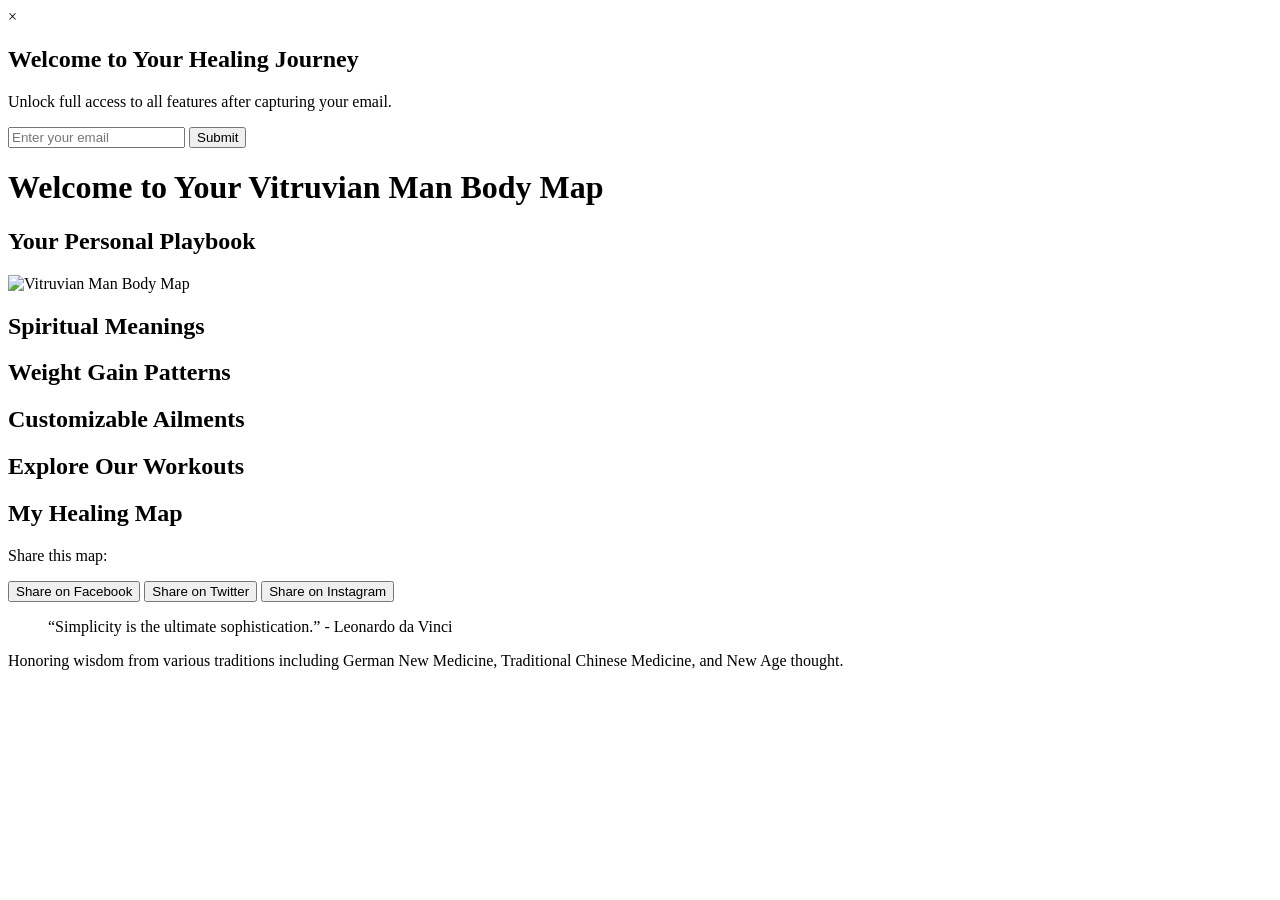
==== index.html @ 072c2a0d "Create vitruvian man body map application" ====
<!DOCTYPE html>
<html lang="en">
<head>
    <meta charset="UTF-8">
    <meta name="viewport" content="width=device-width, initial-scale=1.0">
    <title>Vitruvian Man Body Map</title>
    <link rel="stylesheet" href="styles.css">
</head>
<body>
    <div id="welcome-modal" class="modal">
        <div class="modal-content">
            <span class="close-btn">&times;</span>
            <h2>Welcome to Your Healing Journey</h2>
            <p>Unlock full access to all features after capturing your email.</p>
            <input type="email" id="email-capture" placeholder="Enter your email">
            <button id="submit-email">Submit</button>
        </div>
    </div>
    <header>
        <h1>Welcome to Your Vitruvian Man Body Map</h1>
        <div class="playbook-strip">
            <h2>Your Personal Playbook</h2>
            <!-- Persistent Playbook content here -->
        </div>
    </header>
    <main>
        <section id="body-map">
            <img src="vitruvian_man.png" alt="Vitruvian Man Body Map" class="body-map">
            <div class="body-zones">
                <!-- Clickable body zones will be here -->
            </div>
            <div class="chakra-system">
                <!-- Chakra system info will be here -->
            </div>
        </section>
        <section id="spiritual-meanings">
            <h2>Spiritual Meanings</h2>
            <!-- Spiritual meanings content here -->
        </section>
        <section id="weight-gain-patterns">
            <h2>Weight Gain Patterns</h2>
            <!-- Weight gain patterns content here -->
        </section>
        <section id="customizable-ailments">
            <h2>Customizable Ailments</h2>
            <!-- Customizable ailments content here -->
        </section>
        <section class="cta-cards">
            <h2>Explore Our Workouts</h2>
            <!-- CTA cards linking to workouts -->
        </section>
        <section id="my-healing-map">
            <h2>My Healing Map</h2>
            <!-- Saved personal state content here -->
        </section>
    </main>
    <footer>
        <p>Share this map:</p>
        <div class="share-buttons">
            <button>Share on Facebook</button>
            <button>Share on Twitter</button>
            <button>Share on Instagram</button>
        </div>
        <blockquote>
            <p>“Simplicity is the ultimate sophistication.” - Leonardo da Vinci</p>
        </blockquote>
        <p>Honoring wisdom from various traditions including German New Medicine, Traditional Chinese Medicine, and New Age thought.</p>
    </footer>
    <script src="script.js"></script>
</body>
</html>
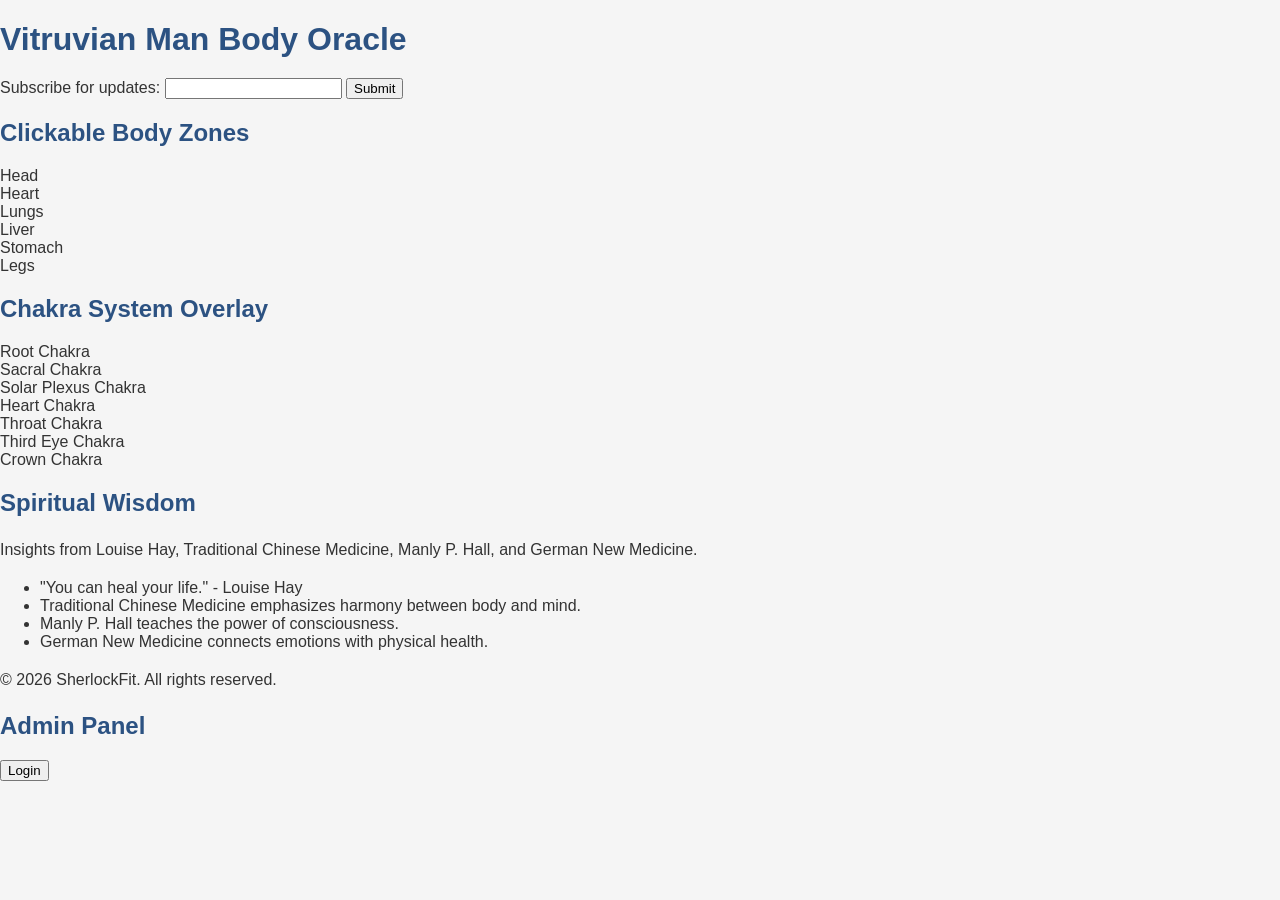
==== commit c87a01e3: "Updated index.html with comprehensive interactive Vitruvian Man Body Oracle" ====
--- a/index.html
+++ b/index.html
@@ -3,69 +3,61 @@
 <head>
     <meta charset="UTF-8">
     <meta name="viewport" content="width=device-width, initial-scale=1.0">
-    <title>Vitruvian Man Body Map</title>
+    <title>Vitruvian Man Body Oracle</title>
     <link rel="stylesheet" href="styles.css">
+    <script src="script.js" defer></script>
 </head>
 <body>
-    <div id="welcome-modal" class="modal">
-        <div class="modal-content">
-            <span class="close-btn">&times;</span>
-            <h2>Welcome to Your Healing Journey</h2>
-            <p>Unlock full access to all features after capturing your email.</p>
-            <input type="email" id="email-capture" placeholder="Enter your email">
-            <button id="submit-email">Submit</button>
-        </div>
-    </div>
     <header>
-        <h1>Welcome to Your Vitruvian Man Body Map</h1>
-        <div class="playbook-strip">
-            <h2>Your Personal Playbook</h2>
-            <!-- Persistent Playbook content here -->
-        </div>
+        <h1>Vitruvian Man Body Oracle</h1>
+        <form id="email-capture">
+            <label for="email">Subscribe for updates:</label>
+            <input type="email" id="email" name="email" required>
+            <button type="submit">Submit</button>
+        </form>
     </header>
+
     <main>
-        <section id="body-map">
-            <img src="vitruvian_man.png" alt="Vitruvian Man Body Map" class="body-map">
-            <div class="body-zones">
-                <!-- Clickable body zones will be here -->
-            </div>
-            <div class="chakra-system">
-                <!-- Chakra system info will be here -->
-            </div>
+        <section id="body-zones">
+            <h2>Clickable Body Zones</h2>
+            <div class="body-zone" data-zone="head">Head</div>
+            <div class="body-zone" data-zone="heart">Heart</div>
+            <div class="body-zone" data-zone="lungs">Lungs</div>
+            <div class="body-zone" data-zone="liver">Liver</div>
+            <div class="body-zone" data-zone="stomach">Stomach</div>
+            <div class="body-zone" data-zone="legs">Legs</div>
+            <!-- Add additional body zones here -->
         </section>
-        <section id="spiritual-meanings">
-            <h2>Spiritual Meanings</h2>
-            <!-- Spiritual meanings content here -->
+
+        <section id="chakra-system">
+            <h2>Chakra System Overlay</h2>
+            <div class="chakra" data-chakra="root">Root Chakra</div>
+            <div class="chakra" data-chakra="sacral">Sacral Chakra</div>
+            <div class="chakra" data-chakra="solar-plexus">Solar Plexus Chakra</div>
+            <div class="chakra" data-chakra="heart">Heart Chakra</div>
+            <div class="chakra" data-chakra="throat">Throat Chakra</div>
+            <div class="chakra" data-chakra="third-eye">Third Eye Chakra</div>
+            <div class="chakra" data-chakra="crown">Crown Chakra</div>
         </section>
-        <section id="weight-gain-patterns">
-            <h2>Weight Gain Patterns</h2>
-            <!-- Weight gain patterns content here -->
-        </section>
-        <section id="customizable-ailments">
-            <h2>Customizable Ailments</h2>
-            <!-- Customizable ailments content here -->
-        </section>
-        <section class="cta-cards">
-            <h2>Explore Our Workouts</h2>
-            <!-- CTA cards linking to workouts -->
-        </section>
-        <section id="my-healing-map">
-            <h2>My Healing Map</h2>
-            <!-- Saved personal state content here -->
+
+        <section id="spiritual-wisdom">
+            <h2>Spiritual Wisdom</h2>
+            <p>Insights from Louise Hay, Traditional Chinese Medicine, Manly P. Hall, and German New Medicine.</p>
+            <ul>
+                <li>"You can heal your life." - Louise Hay</li>
+                <li>Traditional Chinese Medicine emphasizes harmony between body and mind.</li>
+                <li>Manly P. Hall teaches the power of consciousness.</li>
+                <li>German New Medicine connects emotions with physical health.</li>
+            </ul>
         </section>
     </main>
+
     <footer>
-        <p>Share this map:</p>
-        <div class="share-buttons">
-            <button>Share on Facebook</button>
-            <button>Share on Twitter</button>
-            <button>Share on Instagram</button>
+        <p>&copy; 2026 SherlockFit. All rights reserved.</p>
+        <div id="admin-panel">
+            <h2>Admin Panel</h2>
+            <button>Login</button>
         </div>
-        <blockquote>
-            <p>“Simplicity is the ultimate sophistication.” - Leonardo da Vinci</p>
-        </blockquote>
-        <p>Honoring wisdom from various traditions including German New Medicine, Traditional Chinese Medicine, and New Age thought.</p>
     </footer>
-    <script src="script.js"></script>
 </body>
 </html>
--- a/styles.css
+++ b/styles.css
@@ -0,0 +1,101 @@
+.container {
+    display: flex;
+    flex-direction: column;
+    align-items: center;
+    justify-content: center;
+    padding: 20px;
+    max-width: 1200px;
+    margin: auto;
+}
+
+body {
+    font-family: Arial, sans-serif;
+    background-color: #f5f5f5;
+    color: #333;
+    margin: 0;
+}
+
+h1, h2, h3 {
+    color: #2C5282; /* Chakra Blue */
+    margin-bottom: 20px;
+}
+
+p {
+    line-height: 1.6;
+}
+
+/* Responsive Design */
+@media (max-width: 768px) {
+    .container {
+        padding: 10px;
+    }
+}
+
+/* Modal Styling */
+.modal {
+    display: none;
+    position: fixed;
+    z-index: 1000;
+    left: 0;
+    top: 0;
+    width: 100%;
+    height: 100%;
+    overflow: auto;
+    background-color: rgba(0,0,0,0.8);
+}
+
+.modal-content {
+    background-color: #ffffff;
+    margin: 15% auto;
+    padding: 20px;
+    border: 1px solid #ccc;
+    width: 80%;
+}
+
+.close {
+    color: #aaa;
+    float: right;
+    font-size: 28px;
+    font-weight: bold;
+}
+
+.close:hover, .close:focus {
+    color: black;
+    text-decoration: none;
+    cursor: pointer;
+}
+
+/* Interactive Elements */
+.button {
+    background-color: #3182CE; /* Chakra Blue */
+    color: white;
+    padding: 10px 20px;
+    border: none;
+    border-radius: 5px;
+    cursor: pointer;
+    transition: background-color 0.3s;
+}
+
+.button:hover {
+    background-color: #2B6CB0; /* Darker Blue */
+}
+
+/* Body Map Dashboard */
+.body-map {
+    position: relative;
+    width: 100%;
+    height: 400px;
+    background-image: url('path/to/body-map-image.png'); /* Placeholder image path */
+    background-size: cover;
+    background-position: center;
+}
+
+.body-part {
+    position: absolute;
+    cursor: pointer;
+    transition: transform 0.2s;
+}
+
+.body-part:hover {
+    transform: scale(1.05);
+}
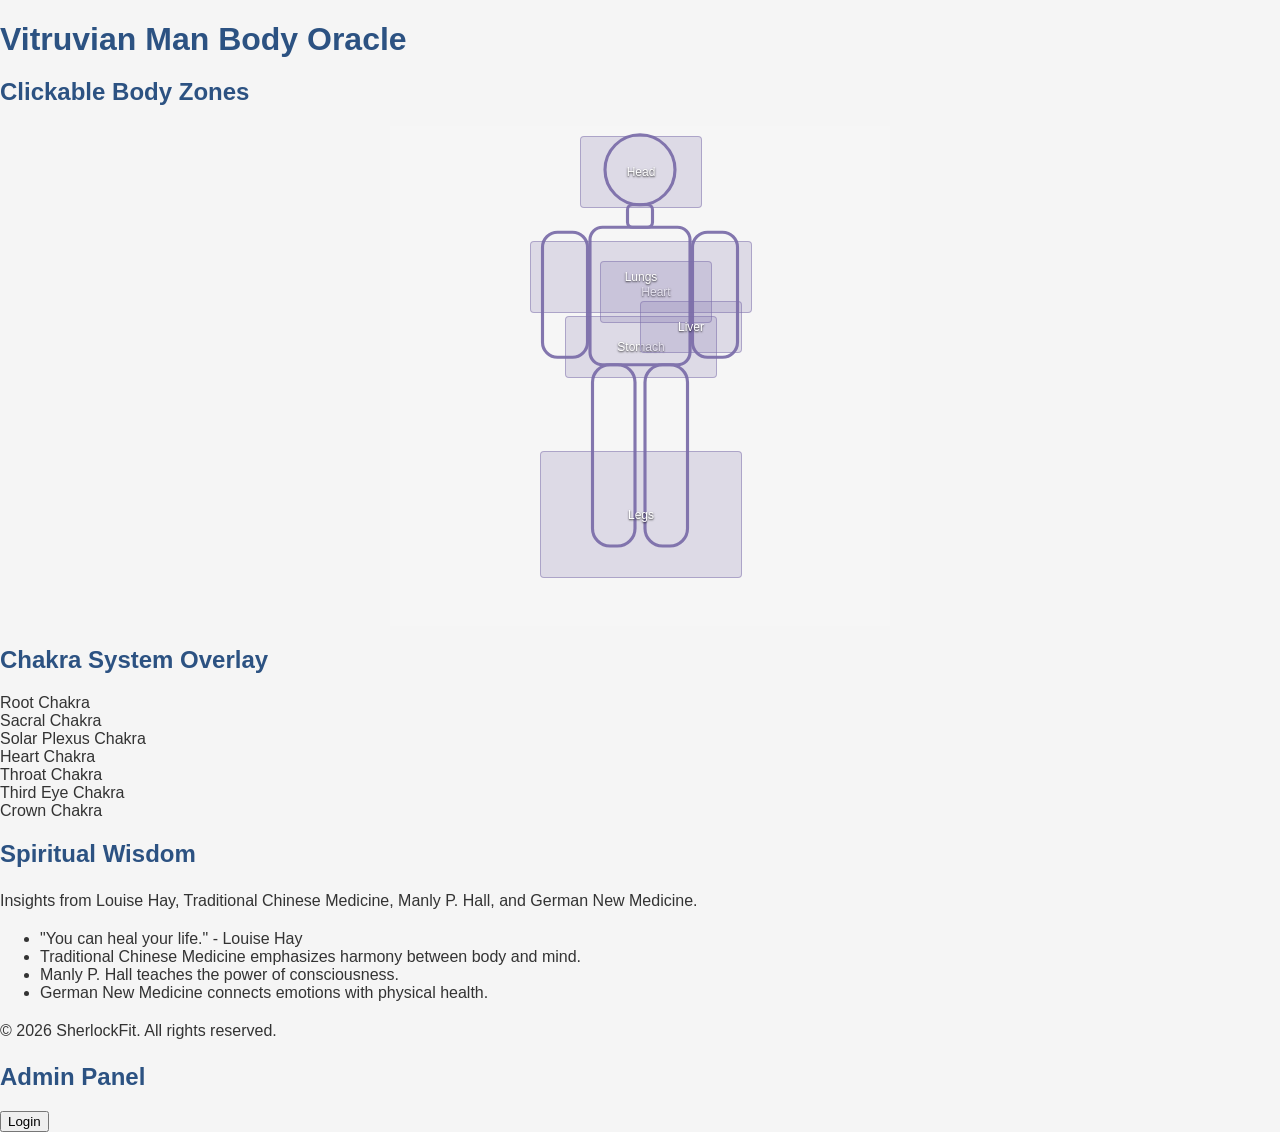
==== commit 015f3e00: "Remove Mailchimp email capture, add Vitruvian Man image support and README Agent-Logs-Url: https://g" ====
--- a/index.html
+++ b/index.html
@@ -10,23 +10,39 @@
 <body>
     <header>
         <h1>Vitruvian Man Body Oracle</h1>
-        <form id="email-capture">
-            <label for="email">Subscribe for updates:</label>
-            <input type="email" id="email" name="email" required>
-            <button type="submit">Submit</button>
-        </form>
     </header>
 
     <main>
         <section id="body-zones">
             <h2>Clickable Body Zones</h2>
-            <div class="body-zone" data-zone="head">Head</div>
-            <div class="body-zone" data-zone="heart">Heart</div>
-            <div class="body-zone" data-zone="lungs">Lungs</div>
-            <div class="body-zone" data-zone="liver">Liver</div>
-            <div class="body-zone" data-zone="stomach">Stomach</div>
-            <div class="body-zone" data-zone="legs">Legs</div>
-            <!-- Add additional body zones here -->
+            <div class="body-map">
+                <img src="vitruvian-man.png" alt="Vitruvian Man" class="vitruvian-img" id="vitruvian-img">
+                <svg class="body-fallback" viewBox="0 0 200 400" xmlns="http://www.w3.org/2000/svg"
+                     aria-label="Human body silhouette" style="display:none;">
+                    <!-- Head -->
+                    <circle cx="100" cy="35" r="28" fill="none" stroke="#7c6faa" stroke-width="2.5"/>
+                    <!-- Neck -->
+                    <rect x="90" y="63" width="20" height="18" rx="4" fill="none" stroke="#7c6faa" stroke-width="2.5"/>
+                    <!-- Torso -->
+                    <rect x="60" y="81" width="80" height="110" rx="10" fill="none" stroke="#7c6faa" stroke-width="2.5"/>
+                    <!-- Left arm -->
+                    <rect x="22" y="85" width="36" height="100" rx="12" fill="none" stroke="#7c6faa" stroke-width="2.5"/>
+                    <!-- Right arm -->
+                    <rect x="142" y="85" width="36" height="100" rx="12" fill="none" stroke="#7c6faa" stroke-width="2.5"/>
+                    <!-- Left leg -->
+                    <rect x="62" y="191" width="34" height="145" rx="14" fill="none" stroke="#7c6faa" stroke-width="2.5"/>
+                    <!-- Right leg -->
+                    <rect x="104" y="191" width="34" height="145" rx="14" fill="none" stroke="#7c6faa" stroke-width="2.5"/>
+                </svg>
+                <div class="body-map-overlay">
+                    <div class="body-zone" data-zone="head" style="top:2%;left:38%;width:24%;height:14%;">Head</div>
+                    <div class="body-zone" data-zone="heart" style="top:27%;left:42%;width:22%;height:12%;">Heart</div>
+                    <div class="body-zone" data-zone="lungs" style="top:23%;left:28%;width:44%;height:14%;">Lungs</div>
+                    <div class="body-zone" data-zone="stomach" style="top:38%;left:35%;width:30%;height:12%;">Stomach</div>
+                    <div class="body-zone" data-zone="liver" style="top:35%;left:50%;width:20%;height:10%;">Liver</div>
+                    <div class="body-zone" data-zone="legs" style="top:65%;left:30%;width:40%;height:25%;">Legs</div>
+                </div>
+            </div>
         </section>
 
         <section id="chakra-system">
--- a/styles.css
+++ b/styles.css
@@ -84,18 +84,58 @@
 .body-map {
     position: relative;
     width: 100%;
-    height: 400px;
-    background-image: url('path/to/body-map-image.png'); /* Placeholder image path */
-    background-size: cover;
+    max-width: 500px;
+    margin: 0 auto;
+    background-image: url('vitruvian-man.png');
+    background-size: contain;
+    background-repeat: no-repeat;
     background-position: center;
+    min-height: 500px;
+    display: flex;
+    align-items: stretch;
 }
 
-.body-part {
+.vitruvian-img {
+    width: 100%;
+    height: auto;
+    display: block;
+    max-height: 500px;
+    object-fit: contain;
+}
+
+.body-fallback {
+    display: flex;
+    width: 100%;
+    max-height: 500px;
+    align-items: center;
+    justify-content: center;
+}
+
+.body-map-overlay {
+    position: absolute;
+    top: 0;
+    left: 0;
+    width: 100%;
+    height: 100%;
+    background: rgba(255, 255, 255, 0.05);
+}
+.body-zone {
     position: absolute;
     cursor: pointer;
-    transition: transform 0.2s;
+    background: rgba(124, 111, 170, 0.2);
+    border: 1px solid rgba(124, 111, 170, 0.5);
+    border-radius: 4px;
+    display: flex;
+    align-items: center;
+    justify-content: center;
+    font-size: 0.75rem;
+    color: #fff;
+    text-shadow: 0 1px 2px rgba(0,0,0,0.8);
+    transition: background 0.2s;
 }
 
-.body-part:hover {
-    transform: scale(1.05);
-}+.body-zone:hover,
+.body-zone.active {
+    background: rgba(124, 111, 170, 0.5);
+    border-color: #7c6faa;
+}
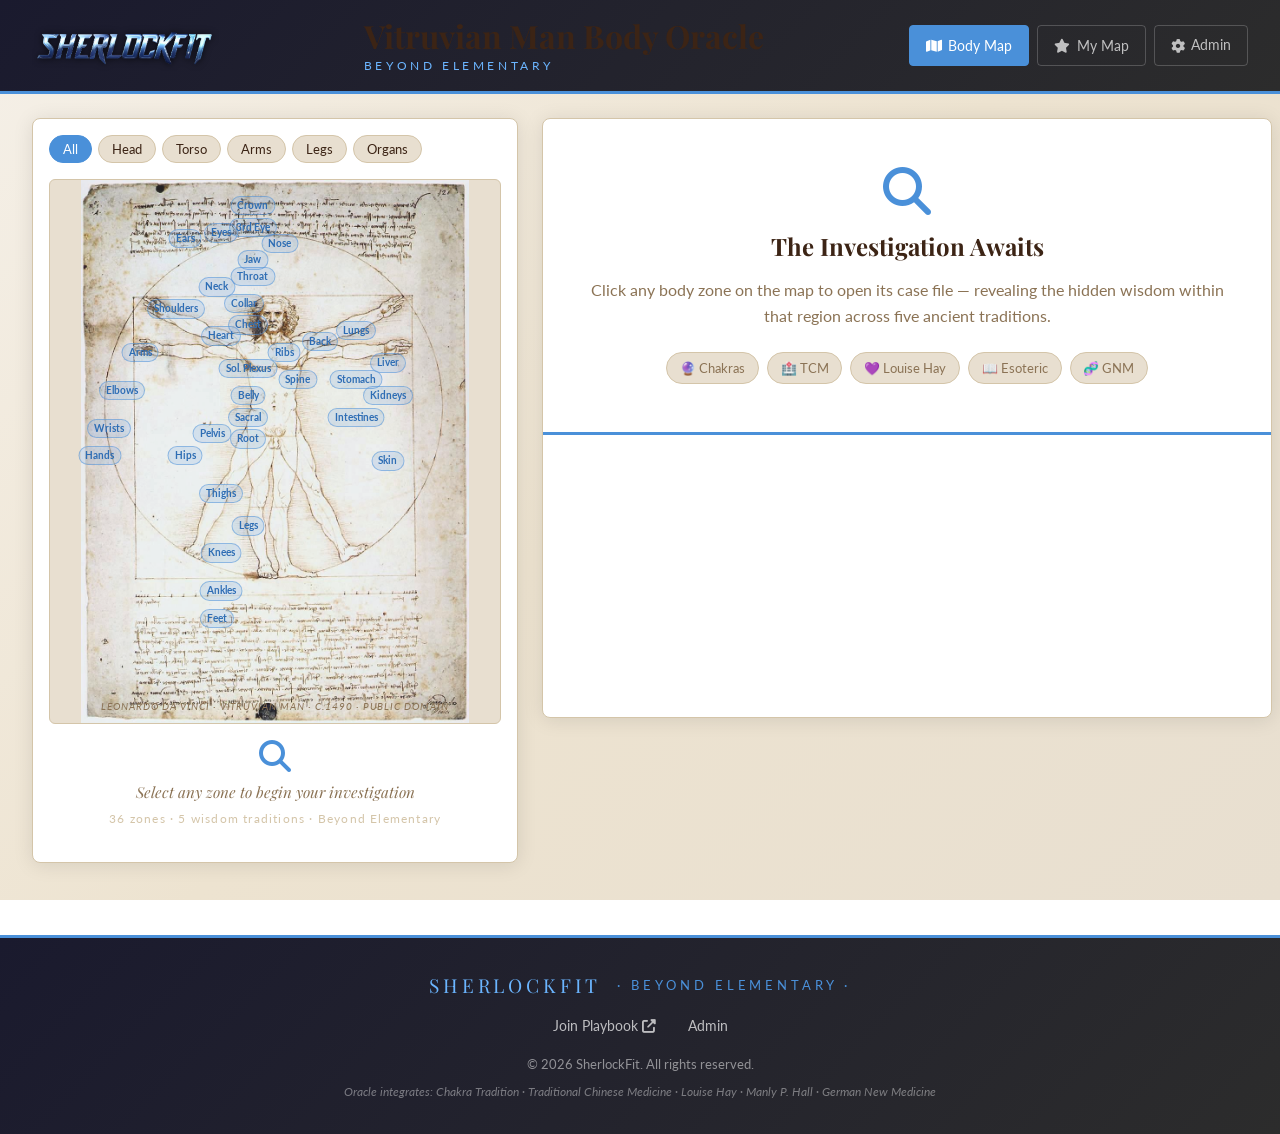
==== commit 3fcd8698: "Complete SherlockFit Body Oracle rewrite: body-data.js (36 zones), index.html, styles.css Agent-Logs" ====
--- a/index.html
+++ b/index.html
@@ -1,79 +1,324 @@
 <!DOCTYPE html>
 <html lang="en">
 <head>
-    <meta charset="UTF-8">
-    <meta name="viewport" content="width=device-width, initial-scale=1.0">
-    <title>Vitruvian Man Body Oracle</title>
-    <link rel="stylesheet" href="styles.css">
-    <script src="script.js" defer></script>
+  <meta charset="UTF-8">
+  <meta name="viewport" content="width=device-width, initial-scale=1.0">
+  <meta name="description" content="Vitruvian Man Body Oracle by SherlockFit — Investigate your body's hidden wisdom through chakras, TCM, Louise Hay, Manly P. Hall, and German New Medicine.">
+  <title>Vitruvian Man Body Oracle | SherlockFit — Beyond Elementary</title>
+  <link rel="preconnect" href="https://fonts.googleapis.com">
+  <link rel="preconnect" href="https://fonts.gstatic.com" crossorigin>
+  <link href="https://fonts.googleapis.com/css2?family=Playfair+Display:ital,wght@0,400;0,600;0,700;1,400;1,600&family=Lato:wght@300;400;700&display=swap" rel="stylesheet">
+  <link rel="stylesheet" href="https://cdnjs.cloudflare.com/ajax/libs/font-awesome/6.5.0/css/all.min.css">
+  <link rel="stylesheet" href="styles.css">
 </head>
 <body>
-    <header>
+  <!-- HEADER -->
+  <header class="site-header">
+    <div class="header-inner">
+      <div class="logo-area">
+        <img src="sherlockfit-logo.png" alt="SherlockFit" class="site-logo" onerror="this.style.display='none'; document.getElementById('logo-text').style.display='block'">
+        <span id="logo-text" class="logo-text-fallback" style="display:none">SHERLOCKFIT</span>
+      </div>
+      <div class="header-title">
         <h1>Vitruvian Man Body Oracle</h1>
-    </header>
+        <p class="tagline">BEYOND ELEMENTARY</p>
+      </div>
+      <nav class="header-nav">
+        <button class="nav-btn active" data-view="oracle"><i class="fas fa-map"></i> Body Map</button>
+        <button class="nav-btn" data-view="mymap"><i class="fas fa-star"></i> My Map</button>
+        <a href="admin.html" class="nav-btn"><i class="fas fa-cog"></i> Admin</a>
+      </nav>
+    </div>
+  </header>
 
-    <main>
-        <section id="body-zones">
-            <h2>Clickable Body Zones</h2>
-            <div class="body-map">
-                <img src="vitruvian-man.png" alt="Vitruvian Man" class="vitruvian-img" id="vitruvian-img">
-                <svg class="body-fallback" viewBox="0 0 200 400" xmlns="http://www.w3.org/2000/svg"
-                     aria-label="Human body silhouette" style="display:none;">
-                    <!-- Head -->
-                    <circle cx="100" cy="35" r="28" fill="none" stroke="#7c6faa" stroke-width="2.5"/>
-                    <!-- Neck -->
-                    <rect x="90" y="63" width="20" height="18" rx="4" fill="none" stroke="#7c6faa" stroke-width="2.5"/>
-                    <!-- Torso -->
-                    <rect x="60" y="81" width="80" height="110" rx="10" fill="none" stroke="#7c6faa" stroke-width="2.5"/>
-                    <!-- Left arm -->
-                    <rect x="22" y="85" width="36" height="100" rx="12" fill="none" stroke="#7c6faa" stroke-width="2.5"/>
-                    <!-- Right arm -->
-                    <rect x="142" y="85" width="36" height="100" rx="12" fill="none" stroke="#7c6faa" stroke-width="2.5"/>
-                    <!-- Left leg -->
-                    <rect x="62" y="191" width="34" height="145" rx="14" fill="none" stroke="#7c6faa" stroke-width="2.5"/>
-                    <!-- Right leg -->
-                    <rect x="104" y="191" width="34" height="145" rx="14" fill="none" stroke="#7c6faa" stroke-width="2.5"/>
-                </svg>
-                <div class="body-map-overlay">
-                    <div class="body-zone" data-zone="head" style="top:2%;left:38%;width:24%;height:14%;">Head</div>
-                    <div class="body-zone" data-zone="heart" style="top:27%;left:42%;width:22%;height:12%;">Heart</div>
-                    <div class="body-zone" data-zone="lungs" style="top:23%;left:28%;width:44%;height:14%;">Lungs</div>
-                    <div class="body-zone" data-zone="stomach" style="top:38%;left:35%;width:30%;height:12%;">Stomach</div>
-                    <div class="body-zone" data-zone="liver" style="top:35%;left:50%;width:20%;height:10%;">Liver</div>
-                    <div class="body-zone" data-zone="legs" style="top:65%;left:30%;width:40%;height:25%;">Legs</div>
-                </div>
+  <!-- MAIN CONTENT -->
+  <main class="oracle-main">
+    
+    <!-- BODY MAP VIEW -->
+    <div id="view-oracle" class="view active">
+      <div class="oracle-layout">
+        
+        <!-- LEFT: Body Map -->
+        <aside class="body-map-panel">
+          <div class="region-tabs">
+            <button class="region-tab active" data-region="all">All</button>
+            <button class="region-tab" data-region="head">Head</button>
+            <button class="region-tab" data-region="torso">Torso</button>
+            <button class="region-tab" data-region="arms">Arms</button>
+            <button class="region-tab" data-region="legs">Legs</button>
+            <button class="region-tab" data-region="organs">Organs</button>
+          </div>
+          
+          <div class="body-map-container" id="bodyMapContainer">
+            <img src="vitruvian-man.png" alt="Vitruvian Man — Leonardo da Vinci, c.1490" class="vitruvian-img" id="vitruvianImg">
+            
+            <!-- ZONE HOTSPOTS - positioned as percentages relative to the container -->
+            <!-- HEAD REGION -->
+            <button class="body-zone" data-zone="crown" data-region="head" style="top:3%;left:45%;" title="Crown">Crown</button>
+            <button class="body-zone" data-zone="eyes" data-region="head" style="top:8%;left:38%;" title="Eyes">Eyes</button>
+            <button class="body-zone" data-zone="thirdEye" data-region="head" style="top:7%;left:45%;" title="Third Eye">3rd Eye</button>
+            <button class="body-zone" data-zone="ears" data-region="head" style="top:9%;left:30%;" title="Ears">Ears</button>
+            <button class="body-zone" data-zone="nose" data-region="head" style="top:10%;left:51%;" title="Nose">Nose</button>
+            <button class="body-zone" data-zone="jaw" data-region="head" style="top:13%;left:45%;" title="Jaw">Jaw</button>
+            <button class="body-zone" data-zone="throat" data-region="head" style="top:16%;left:45%;" title="Throat">Throat</button>
+            <button class="body-zone" data-zone="neck" data-region="head" style="top:18%;left:37%;" title="Neck">Neck</button>
+            
+            <!-- TORSO REGION -->
+            <button class="body-zone" data-zone="shoulders" data-region="torso" style="top:22%;left:28%;" title="Shoulders">Shoulders</button>
+            <button class="body-zone" data-zone="collarbone" data-region="torso" style="top:21%;left:43%;" title="Collarbone">Collar</button>
+            <button class="body-zone" data-zone="chest" data-region="torso" style="top:25%;left:44%;" title="Chest">Chest</button>
+            <button class="body-zone" data-zone="heart" data-region="torso" style="top:27%;left:38%;" title="Heart">Heart</button>
+            <button class="body-zone" data-zone="ribcage" data-region="torso" style="top:30%;left:52%;" title="Ribcage">Ribs</button>
+            <button class="body-zone" data-zone="solarPlexus" data-region="torso" style="top:33%;left:44%;" title="Solar Plexus">Sol. Plexus</button>
+            <button class="body-zone" data-zone="back" data-region="torso" style="top:28%;left:60%;" title="Back">Back</button>
+            <button class="body-zone" data-zone="spine" data-region="torso" style="top:35%;left:55%;" title="Spine">Spine</button>
+            <button class="body-zone" data-zone="belly" data-region="torso" style="top:38%;left:44%;" title="Belly">Belly</button>
+            <button class="body-zone" data-zone="sacral" data-region="torso" style="top:42%;left:44%;" title="Sacral">Sacral</button>
+            <button class="body-zone" data-zone="pelvis" data-region="torso" style="top:45%;left:36%;" title="Pelvis">Pelvis</button>
+            
+            <!-- ARMS REGION -->
+            <button class="body-zone" data-zone="arms" data-region="arms" style="top:30%;left:20%;" title="Arms">Arms</button>
+            <button class="body-zone" data-zone="elbows" data-region="arms" style="top:37%;left:16%;" title="Elbows">Elbows</button>
+            <button class="body-zone" data-zone="wrists" data-region="arms" style="top:44%;left:13%;" title="Wrists">Wrists</button>
+            <button class="body-zone" data-zone="hands" data-region="arms" style="top:49%;left:11%;" title="Hands">Hands</button>
+            
+            <!-- LEGS REGION -->
+            <button class="body-zone" data-zone="root" data-region="legs" style="top:46%;left:44%;" title="Root">Root</button>
+            <button class="body-zone" data-zone="hips" data-region="legs" style="top:49%;left:30%;" title="Hips">Hips</button>
+            <button class="body-zone" data-zone="thighs" data-region="legs" style="top:56%;left:38%;" title="Thighs">Thighs</button>
+            <button class="body-zone" data-zone="legs" data-region="legs" style="top:62%;left:44%;" title="Legs">Legs</button>
+            <button class="body-zone" data-zone="knees" data-region="legs" style="top:67%;left:38%;" title="Knees">Knees</button>
+            <button class="body-zone" data-zone="ankles" data-region="legs" style="top:74%;left:38%;" title="Ankles">Ankles</button>
+            <button class="body-zone" data-zone="feet" data-region="legs" style="top:79%;left:37%;" title="Feet">Feet</button>
+            
+            <!-- ORGANS -->
+            <button class="body-zone" data-zone="lungs" data-region="organs" style="top:26%;left:68%;" title="Lungs">Lungs</button>
+            <button class="body-zone" data-zone="stomach" data-region="organs" style="top:35%;left:68%;" title="Stomach">Stomach</button>
+            <button class="body-zone" data-zone="liver" data-region="organs" style="top:32%;left:75%;" title="Liver">Liver</button>
+            <button class="body-zone" data-zone="kidneys" data-region="organs" style="top:38%;left:75%;" title="Kidneys">Kidneys</button>
+            <button class="body-zone" data-zone="intestines" data-region="organs" style="top:42%;left:68%;" title="Intestines">Intestines</button>
+            <button class="body-zone" data-zone="skin" data-region="organs" style="top:50%;left:75%;" title="Skin">Skin</button>
+            
+            <div class="vitruvian-caption">LEONARDO DA VINCI · VITRUVIAN MAN · C.1490 · PUBLIC DOMAIN</div>
+          </div>
+          
+          <div class="map-prompt" id="mapPrompt">
+            <i class="fas fa-search"></i>
+            <p>Select any zone to begin your investigation</p>
+            <span class="map-prompt-sub">36 zones · 5 wisdom traditions · Beyond Elementary</span>
+          </div>
+        </aside>
+        
+        <!-- RIGHT: Case File Panel -->
+        <section class="case-file-panel" id="caseFilePanel">
+          <div class="case-file-header" id="caseFileHeader">
+            <div class="case-file-placeholder">
+              <div class="placeholder-icon"><i class="fas fa-magnifying-glass"></i></div>
+              <h2>The Investigation Awaits</h2>
+              <p>Click any body zone on the map to open its case file — revealing the hidden wisdom within that region across five ancient traditions.</p>
+              <div class="wisdom-traditions">
+                <span>🔮 Chakras</span>
+                <span>🏥 TCM</span>
+                <span>💜 Louise Hay</span>
+                <span>📖 Esoteric</span>
+                <span>🧬 GNM</span>
+              </div>
             </div>
+          </div>
+          
+          <div class="case-file-content" id="caseFileContent" style="display:none">
+            <div class="zone-title-bar">
+              <div class="zone-chakra-dot" id="zoneDot"></div>
+              <h2 id="zoneTitle">Zone Name</h2>
+              <div class="zone-actions">
+                <button class="btn-sm btn-secondary" id="addNoteBtn"><i class="fas fa-plus"></i> Case Note</button>
+                <button class="btn-sm btn-secondary" id="shareBtn"><i class="fas fa-share-alt"></i> Share</button>
+              </div>
+            </div>
+            <p class="zone-anatomy" id="zoneAnatomy"></p>
+            
+            <!-- ACCORDION SECTIONS -->
+            <div class="accordion" id="mainAccordion">
+              
+              <div class="accordion-item">
+                <button class="accordion-header" data-section="spiritual">
+                  <span class="acc-icon">🔮</span>
+                  <span class="acc-title">The Investigation — Spiritual Meaning</span>
+                  <i class="fas fa-chevron-down acc-arrow"></i>
+                </button>
+                <div class="accordion-body" id="section-spiritual"></div>
+              </div>
+              
+              <div class="accordion-item">
+                <button class="accordion-header" data-section="chakra">
+                  <span class="acc-icon">🕉️</span>
+                  <span class="acc-title">Chakra Dossier</span>
+                  <i class="fas fa-chevron-down acc-arrow"></i>
+                </button>
+                <div class="accordion-body" id="section-chakra"></div>
+              </div>
+              
+              <div class="accordion-item">
+                <button class="accordion-header" data-section="tcm">
+                  <span class="acc-icon">🏥</span>
+                  <span class="acc-title">Chinese Medicine Report</span>
+                  <i class="fas fa-chevron-down acc-arrow"></i>
+                </button>
+                <div class="accordion-body" id="section-tcm"></div>
+              </div>
+              
+              <div class="accordion-item">
+                <button class="accordion-header" data-section="louiseHay">
+                  <span class="acc-icon">💜</span>
+                  <span class="acc-title">Louise Hay's Evidence</span>
+                  <i class="fas fa-chevron-down acc-arrow"></i>
+                </button>
+                <div class="accordion-body" id="section-louiseHay"></div>
+              </div>
+              
+              <div class="accordion-item">
+                <button class="accordion-header" data-section="manlyPHall">
+                  <span class="acc-icon">📖</span>
+                  <span class="acc-title">Hall's Secret Archives</span>
+                  <i class="fas fa-chevron-down acc-arrow"></i>
+                </button>
+                <div class="accordion-body" id="section-manlyPHall"></div>
+              </div>
+              
+              <div class="accordion-item">
+                <button class="accordion-header" data-section="gnm">
+                  <span class="acc-icon">🧬</span>
+                  <span class="acc-title">Biological Program — GNM</span>
+                  <i class="fas fa-chevron-down acc-arrow"></i>
+                </button>
+                <div class="accordion-body" id="section-gnm"></div>
+              </div>
+              
+              <div class="accordion-item">
+                <button class="accordion-header" data-section="patterns">
+                  <span class="acc-icon">⚖️</span>
+                  <span class="acc-title">Body Pattern Analysis</span>
+                  <i class="fas fa-chevron-down acc-arrow"></i>
+                </button>
+                <div class="accordion-body" id="section-patterns"></div>
+              </div>
+              
+              <div class="accordion-item">
+                <button class="accordion-header" data-section="ailments">
+                  <span class="acc-icon">🩺</span>
+                  <span class="acc-title">Known Ailments</span>
+                  <i class="fas fa-chevron-down acc-arrow"></i>
+                </button>
+                <div class="accordion-body" id="section-ailments"></div>
+              </div>
+              
+              <div class="accordion-item">
+                <button class="accordion-header" data-section="playbook">
+                  <span class="acc-icon">💪</span>
+                  <span class="acc-title">SherlockFit Prescription</span>
+                  <i class="fas fa-chevron-down acc-arrow"></i>
+                </button>
+                <div class="accordion-body" id="section-playbook"></div>
+              </div>
+              
+              <div class="accordion-item" id="personalNotesSection" style="display:none">
+                <button class="accordion-header" data-section="notes">
+                  <span class="acc-icon">📝</span>
+                  <span class="acc-title">My Case Notes</span>
+                  <i class="fas fa-chevron-down acc-arrow"></i>
+                </button>
+                <div class="accordion-body" id="section-notes"></div>
+              </div>
+              
+            </div><!-- end accordion -->
+            
+            <!-- Share buttons -->
+            <div class="share-bar">
+              <span class="share-label">Share this investigation:</span>
+              <button class="share-btn share-twitter" id="shareTwitter"><i class="fab fa-x-twitter"></i> Share</button>
+              <button class="share-btn share-facebook" id="shareFacebook"><i class="fab fa-facebook-f"></i> Share</button>
+              <button class="share-btn share-copy" id="shareCopy"><i class="fas fa-link"></i> Copy Link</button>
+            </div>
+            
+          </div><!-- end case-file-content -->
         </section>
+        
+      </div><!-- end oracle-layout -->
+    </div><!-- end view-oracle -->
+    
+    <!-- MY MAP VIEW -->
+    <div id="view-mymap" class="view">
+      <div class="mymap-container">
+        <h2 class="section-heading"><i class="fas fa-star"></i> Personal Healing Map</h2>
+        <p class="section-subtext">Track your investigation progress across all 36 body zones.</p>
+        
+        <div class="progress-bar-container">
+          <div class="progress-bar-label">
+            <span>Zones Investigated:</span>
+            <span id="progressCount">0 of 36</span>
+          </div>
+          <div class="progress-track">
+            <div class="progress-fill" id="progressFill" style="width:0%"></div>
+          </div>
+        </div>
+        
+        <div class="zone-grid" id="zoneGrid"></div>
+        
+        <div class="map-actions">
+          <button class="btn btn-primary" id="exportMapBtn"><i class="fas fa-download"></i> Export My Map</button>
+          <button class="btn btn-secondary" id="importMapBtn"><i class="fas fa-upload"></i> Import Map</button>
+          <button class="btn btn-danger" id="clearMapBtn"><i class="fas fa-trash"></i> Clear All Notes</button>
+        </div>
+        <input type="file" id="importFileInput" accept=".json" style="display:none">
+      </div>
+    </div>
+    
+  </main>
 
-        <section id="chakra-system">
-            <h2>Chakra System Overlay</h2>
-            <div class="chakra" data-chakra="root">Root Chakra</div>
-            <div class="chakra" data-chakra="sacral">Sacral Chakra</div>
-            <div class="chakra" data-chakra="solar-plexus">Solar Plexus Chakra</div>
-            <div class="chakra" data-chakra="heart">Heart Chakra</div>
-            <div class="chakra" data-chakra="throat">Throat Chakra</div>
-            <div class="chakra" data-chakra="third-eye">Third Eye Chakra</div>
-            <div class="chakra" data-chakra="crown">Crown Chakra</div>
-        </section>
+  <!-- ADD CASE NOTE MODAL -->
+  <div class="modal-overlay" id="caseNoteModal">
+    <div class="modal-box">
+      <div class="modal-header">
+        <h3><i class="fas fa-plus-circle"></i> Add Case Note</h3>
+        <button class="modal-close" id="modalClose"><i class="fas fa-times"></i></button>
+      </div>
+      <div class="modal-body">
+        <label>Body Zone:</label>
+        <select id="noteZoneSelect" class="modal-input"></select>
+        <label>Note Type:</label>
+        <select id="noteTypeSelect" class="modal-input">
+          <option value="ailment">Ailment / Injury</option>
+          <option value="observation">Personal Observation</option>
+          <option value="healing">Healing Progress</option>
+          <option value="affirmation">Personal Affirmation</option>
+        </select>
+        <label>Your Note:</label>
+        <textarea id="noteText" class="modal-input" rows="4" placeholder="Describe your experience, symptom, or insight..."></textarea>
+        <div class="modal-actions">
+          <button class="btn btn-primary" id="saveNoteBtn">Save to Case File</button>
+          <button class="btn btn-secondary" id="cancelNoteBtn">Cancel</button>
+        </div>
+      </div>
+    </div>
+  </div>
 
-        <section id="spiritual-wisdom">
-            <h2>Spiritual Wisdom</h2>
-            <p>Insights from Louise Hay, Traditional Chinese Medicine, Manly P. Hall, and German New Medicine.</p>
-            <ul>
-                <li>"You can heal your life." - Louise Hay</li>
-                <li>Traditional Chinese Medicine emphasizes harmony between body and mind.</li>
-                <li>Manly P. Hall teaches the power of consciousness.</li>
-                <li>German New Medicine connects emotions with physical health.</li>
-            </ul>
-        </section>
-    </main>
+  <!-- FOOTER -->
+  <footer class="site-footer">
+    <div class="footer-inner">
+      <div class="footer-brand">
+        <span class="footer-logo">SHERLOCKFIT</span>
+        <span class="footer-tagline">· BEYOND ELEMENTARY ·</span>
+      </div>
+      <div class="footer-links">
+        <a href="https://my.playbookapp.io/sherlockfit" target="_blank" rel="noopener">Join Playbook <i class="fas fa-external-link-alt"></i></a>
+        <a href="admin.html">Admin</a>
+      </div>
+      <p class="footer-copy">&copy; 2026 SherlockFit. All rights reserved.</p>
+      <p class="footer-credits">Oracle integrates: Chakra Tradition · Traditional Chinese Medicine · Louise Hay · Manly P. Hall · German New Medicine</p>
+    </div>
+  </footer>
 
-    <footer>
-        <p>&copy; 2026 SherlockFit. All rights reserved.</p>
-        <div id="admin-panel">
-            <h2>Admin Panel</h2>
-            <button>Login</button>
-        </div>
-    </footer>
+  <script src="body-data.js"></script>
+  <script src="script.js"></script>
 </body>
-</html>+</html>
--- a/styles.css
+++ b/styles.css
@@ -1,141 +1,424 @@
-.container {
-    display: flex;
-    flex-direction: column;
-    align-items: center;
-    justify-content: center;
-    padding: 20px;
-    max-width: 1200px;
-    margin: auto;
-}
+/* ============================================================
+   SherlockFit Body Oracle — styles.css
+   Theme: Leonardo da Vinci × Sherlock Holmes × SherlockFit
+   ============================================================ */
+
+:root {
+  --sf-chrome-blue: #4A90D9;
+  --sf-chrome-light: #6BB5FF;
+  --sf-chrome-dark: #2E6DB4;
+  --parchment: #F5F0E8;
+  --parchment-dark: #E8DFD0;
+  --parchment-edge: #D4C5A9;
+  --sepia: #3C2415;
+  --sepia-light: #8B7355;
+  --navy: #1A1A2E;
+  --charcoal: #2C2C2C;
+  --brown: #6B4226;
+  --gold: #C9A84C;
+  --gold-light: #E8C96B;
+  --chakra-root: #FF0000;
+  --chakra-sacral: #FF8C00;
+  --chakra-solar: #FFD700;
+  --chakra-heart: #00C853;
+  --chakra-throat: #2196F3;
+  --chakra-third-eye: #3F51B5;
+  --chakra-crown: #9C27B0;
+}
+
+*, *::before, *::after { box-sizing: border-box; margin: 0; padding: 0; }
+html { scroll-behavior: smooth; }
 
 body {
-    font-family: Arial, sans-serif;
-    background-color: #f5f5f5;
-    color: #333;
-    margin: 0;
-}
-
-h1, h2, h3 {
-    color: #2C5282; /* Chakra Blue */
-    margin-bottom: 20px;
-}
-
-p {
-    line-height: 1.6;
-}
-
-/* Responsive Design */
+  font-family: 'Lato', sans-serif;
+  font-size: 16px;
+  color: var(--sepia);
+  background: linear-gradient(135deg, #F5F0E8 0%, #EDE3D0 50%, #E8DFD0 100%);
+  background-attachment: fixed;
+  min-height: 100vh;
+  line-height: 1.6;
+}
+
+h1, h2, h3, h4 { font-family: 'Playfair Display', serif; line-height: 1.25; }
+h1 { font-size: 2rem; }
+h2 { font-size: 1.5rem; }
+h3 { font-size: 1.25rem; }
+h4 { font-size: 1rem; }
+a { color: var(--sf-chrome-blue); text-decoration: none; }
+a:hover { text-decoration: underline; }
+img { max-width: 100%; display: block; }
+ul, ol { list-style: none; }
+button { font-family: 'Lato', sans-serif; }
+
+/* SITE HEADER */
+.site-header {
+  background: linear-gradient(135deg, #1A1A2E 0%, #2C2C2C 100%);
+  padding: 1rem 2rem;
+  border-bottom: 3px solid var(--sf-chrome-blue);
+  position: sticky; top: 0; z-index: 100;
+}
+.header-inner {
+  display: flex; align-items: center; justify-content: space-between;
+  max-width: 1400px; margin: 0 auto;
+}
+.site-logo { max-height: 50px; width: auto; }
+.logo-text-fallback {
+  color: var(--sf-chrome-blue); font-family: 'Playfair Display', serif;
+  font-size: 1.5rem; font-weight: 700; letter-spacing: 0.2em;
+}
+.header-title-group h1 {
+  color: white; font-family: 'Playfair Display', serif;
+  font-size: 1.8rem; margin: 0;
+}
+.tagline {
+  color: var(--sf-chrome-light); font-size: 0.75rem;
+  letter-spacing: 0.3em; text-transform: uppercase; margin: 0;
+}
+.header-nav { display: flex; gap: 0.5rem; }
+.nav-btn {
+  background: transparent; color: rgba(255,255,255,0.7);
+  border: 1px solid rgba(255,255,255,0.2); padding: 0.5rem 1rem;
+  border-radius: 4px; cursor: pointer; font-family: 'Lato', sans-serif;
+  font-size: 0.875rem; text-decoration: none; display: inline-flex;
+  align-items: center; gap: 0.4rem; transition: all 0.2s;
+}
+.nav-btn:hover, .nav-btn.active {
+  background: var(--sf-chrome-blue); color: white;
+  border-color: var(--sf-chrome-blue);
+}
+
+/* MAIN LAYOUT */
+.oracle-main { padding: 1.5rem 2rem; max-width: 1400px; margin: 0 auto; }
+
+/* VIEW SYSTEM */
+.view { display: none; }
+.view.active { display: block; }
+
+/* ORACLE LAYOUT */
+.oracle-layout {
+  display: grid; grid-template-columns: 40% 60%;
+  gap: 1.5rem; align-items: start;
+}
+
+/* BODY MAP PANEL */
+.body-map-panel {
+  background: white; border-radius: 8px; padding: 1rem;
+  box-shadow: 0 2px 20px rgba(0,0,0,0.1); border: 1px solid var(--parchment-edge);
+}
+.region-tabs { display: flex; flex-wrap: wrap; gap: 0.4rem; margin-bottom: 1rem; }
+.region-tab {
+  background: var(--parchment-dark); color: var(--sepia);
+  border: 1px solid var(--parchment-edge); padding: 0.3rem 0.8rem;
+  border-radius: 20px; cursor: pointer; font-size: 0.8rem;
+  font-family: 'Lato', sans-serif; transition: all 0.2s;
+}
+.region-tab:hover, .region-tab.active {
+  background: var(--sf-chrome-blue); color: white; border-color: var(--sf-chrome-blue);
+}
+.body-map-container {
+  position: relative; width: 100%; padding-bottom: 120%;
+  overflow: hidden; background: var(--parchment-dark);
+  border-radius: 6px; border: 1px solid var(--parchment-edge);
+}
+.vitruvian-img {
+  position: absolute; top: 0; left: 0; width: 100%; height: 100%;
+  object-fit: contain; object-position: center top; opacity: 0.85;
+}
+.body-zone {
+  position: absolute; transform: translateX(-50%);
+  background: rgba(74,144,217,0.15); border: 1px solid rgba(74,144,217,0.5);
+  color: var(--sf-chrome-dark); font-size: 0.6rem; padding: 2px 6px;
+  border-radius: 10px; cursor: pointer; white-space: nowrap;
+  font-family: 'Lato', sans-serif; font-weight: 700; transition: all 0.2s;
+  z-index: 10; line-height: 1.4;
+}
+.body-zone:hover {
+  background: rgba(74,144,217,0.4); border-color: var(--sf-chrome-blue);
+  transform: translateX(-50%) scale(1.1); z-index: 20;
+  box-shadow: 0 0 8px rgba(74,144,217,0.5);
+}
+.body-zone.active {
+  background: var(--sf-chrome-blue); color: white;
+  border-color: var(--sf-chrome-dark); box-shadow: 0 0 12px rgba(74,144,217,0.7);
+  animation: zonePulse 2s infinite;
+}
+.body-zone.hidden { display: none; }
+@keyframes zonePulse {
+  0%, 100% { box-shadow: 0 0 8px rgba(74,144,217,0.5); }
+  50%       { box-shadow: 0 0 20px rgba(74,144,217,0.9); }
+}
+.vitruvian-caption {
+  position: absolute; bottom: 0.5rem; left: 0; right: 0;
+  text-align: center; font-size: 0.6rem; color: var(--sepia-light);
+  letter-spacing: 0.1em; font-style: italic;
+}
+.map-prompt { text-align: center; padding: 1rem; color: var(--sepia-light); }
+.map-prompt i { font-size: 2rem; color: var(--sf-chrome-blue); display: block; margin-bottom: 0.5rem; }
+.map-prompt p { font-family: 'Playfair Display', serif; font-style: italic; margin: 0; font-size: 0.95rem; }
+.map-prompt-sub { font-size: 0.75rem; color: var(--parchment-edge); letter-spacing: 0.1em; }
+
+/* CASE FILE PANEL */
+.case-file-panel {
+  background: white; border-radius: 8px;
+  box-shadow: 0 2px 20px rgba(0,0,0,0.1); border: 1px solid var(--parchment-edge);
+  min-height: 600px; overflow: hidden;
+}
+.case-file-header { border-bottom: 3px solid var(--sf-chrome-blue); }
+.case-file-placeholder { padding: 3rem 2rem; text-align: center; color: var(--sepia-light); }
+.placeholder-icon i { font-size: 3rem; color: var(--sf-chrome-blue); display: block; margin-bottom: 1rem; }
+.case-file-placeholder h2 {
+  font-family: 'Playfair Display', serif; font-size: 1.5rem;
+  color: var(--sepia); margin-bottom: 1rem;
+}
+.wisdom-traditions { display: flex; flex-wrap: wrap; gap: 0.5rem; justify-content: center; margin-top: 1.5rem; }
+.wisdom-traditions span {
+  background: var(--parchment-dark); padding: 0.3rem 0.8rem;
+  border-radius: 20px; font-size: 0.8rem; border: 1px solid var(--parchment-edge);
+}
+.zone-title-bar {
+  display: flex; align-items: center; gap: 1rem; padding: 1rem 1.5rem;
+  background: linear-gradient(to right, #f8f5f0, white);
+  border-bottom: 1px solid var(--parchment-edge);
+}
+.zone-chakra-dot { width: 16px; height: 16px; border-radius: 50%; flex-shrink: 0; }
+#zoneTitle { font-family: 'Playfair Display', serif; font-size: 1.5rem; color: var(--sepia); margin: 0; flex: 1; }
+.zone-anatomy {
+  padding: 0.5rem 1.5rem 1rem; font-style: italic;
+  color: var(--sepia-light); font-size: 0.9rem;
+  border-bottom: 1px solid var(--parchment-edge); margin: 0;
+}
+.zone-actions { display: flex; gap: 0.5rem; margin-left: auto; }
+
+/* ACCORDION */
+.accordion-item { border-bottom: 1px solid var(--parchment-edge); }
+.accordion-header {
+  width: 100%; display: flex; align-items: center; gap: 0.75rem;
+  padding: 0.9rem 1.5rem; background: transparent; border: none;
+  cursor: pointer; text-align: left; font-family: 'Lato', sans-serif;
+  color: var(--sepia); border-left: 3px solid transparent; transition: all 0.2s;
+}
+.accordion-header:hover { background: var(--parchment); border-left-color: var(--sf-chrome-blue); }
+.accordion-header.active { background: var(--parchment); border-left-color: var(--sf-chrome-blue); }
+.acc-icon { font-size: 1.1rem; }
+.acc-title { font-weight: 700; font-size: 0.9rem; letter-spacing: 0.02em; flex: 1; }
+.acc-arrow { transition: transform 0.3s; color: var(--sepia-light); }
+.accordion-header.active .acc-arrow { transform: rotate(180deg); }
+.accordion-body { display: none; padding: 0 1.5rem 1.5rem; line-height: 1.8; color: var(--sepia); font-size: 0.9rem; }
+.accordion-body.open { display: block; }
+
+/* ACCORDION CONTENT */
+.data-row { display: flex; gap: 0.5rem; margin-bottom: 0.5rem; align-items: flex-start; }
+.data-label { font-weight: 700; min-width: 120px; color: var(--sf-chrome-dark); font-size: 0.85rem; }
+.data-value { color: var(--sepia); }
+.citation {
+  font-style: italic; font-size: 0.75rem; color: var(--sepia-light);
+  margin-top: 0.75rem; padding-top: 0.5rem; border-top: 1px solid var(--parchment-edge);
+}
+.tag-list { display: flex; flex-wrap: wrap; gap: 0.3rem; margin: 0.25rem 0; }
+.tag {
+  background: var(--parchment-dark); border: 1px solid var(--parchment-edge);
+  padding: 0.2rem 0.6rem; border-radius: 12px; font-size: 0.75rem; color: var(--sepia);
+}
+.health-issue {
+  background: var(--parchment); border-left: 3px solid var(--sf-chrome-blue);
+  padding: 0.75rem 1rem; margin-bottom: 0.75rem; border-radius: 0 4px 4px 0;
+}
+.health-issue h4 { font-family: 'Playfair Display', serif; margin: 0 0 0.25rem; color: var(--sepia); font-size: 0.95rem; }
+.health-issue .issue-root { font-size: 0.8rem; color: var(--sf-chrome-dark); font-weight: 700; font-style: italic; margin-bottom: 0.25rem; }
+.health-issue p { font-size: 0.85rem; margin: 0; color: var(--sepia-light); }
+.affirmation-list { list-style: none; padding: 0; margin: 0; }
+.affirmation-list li {
+  padding: 0.4rem 0; border-bottom: 1px solid var(--parchment-edge);
+  font-style: italic; font-family: 'Playfair Display', serif;
+  color: var(--sepia); font-size: 0.9rem;
+}
+.affirmation-list li::before { content: '"'; color: var(--sf-chrome-blue); font-size: 1.2rem; margin-right: 0.3rem; }
+.playbook-program {
+  background: linear-gradient(135deg, var(--navy) 0%, #1a2a4a 100%);
+  color: white; padding: 1rem 1.25rem; border-radius: 6px; margin-bottom: 0.75rem;
+}
+.playbook-program h4 { font-family: 'Playfair Display', serif; margin: 0 0 0.25rem; color: var(--sf-chrome-light); }
+.playbook-program p { font-size: 0.85rem; margin: 0 0 0.75rem; color: rgba(255,255,255,0.8); }
+.btn-playbook {
+  display: inline-flex; align-items: center; gap: 0.4rem;
+  background: var(--sf-chrome-blue); color: white; padding: 0.5rem 1.25rem;
+  border-radius: 4px; text-decoration: none; font-size: 0.85rem;
+  font-weight: 700; transition: background 0.2s; font-family: 'Lato', sans-serif;
+}
+.btn-playbook:hover { background: var(--sf-chrome-light); color: var(--navy); text-decoration: none; }
+
+/* SHARE BAR */
+.share-bar {
+  display: flex; align-items: center; gap: 0.75rem;
+  padding: 1rem 1.5rem; border-top: 2px solid var(--parchment-edge);
+  background: var(--parchment); flex-wrap: wrap;
+}
+.share-label { font-size: 0.8rem; color: var(--sepia-light); font-weight: 700; letter-spacing: 0.05em; }
+.share-btn {
+  display: inline-flex; align-items: center; gap: 0.4rem;
+  padding: 0.4rem 1rem; border-radius: 4px; border: none;
+  cursor: pointer; font-size: 0.8rem; font-weight: 700; transition: all 0.2s;
+}
+.share-twitter { background: #000; color: white; }
+.share-facebook { background: #1877F2; color: white; }
+.share-copy { background: var(--charcoal); color: white; }
+.share-btn:hover { opacity: 0.85; transform: translateY(-1px); }
+
+/* BUTTONS */
+.btn {
+  display: inline-flex; align-items: center; gap: 0.4rem;
+  padding: 0.6rem 1.25rem; border-radius: 4px; border: none;
+  cursor: pointer; font-family: 'Lato', sans-serif; font-weight: 700;
+  font-size: 0.9rem; transition: all 0.2s; text-decoration: none;
+}
+.btn-primary {
+  background: linear-gradient(135deg, var(--sf-chrome-blue) 0%, var(--sf-chrome-dark) 100%);
+  color: white;
+}
+.btn-primary:hover {
+  background: linear-gradient(135deg, var(--sf-chrome-light) 0%, var(--sf-chrome-blue) 100%);
+  color: white; text-decoration: none;
+}
+.btn-secondary { background: var(--parchment-dark); color: var(--sepia); border: 1px solid var(--parchment-edge); }
+.btn-secondary:hover { background: var(--parchment-edge); text-decoration: none; }
+.btn-danger { background: #c0392b; color: white; }
+.btn-danger:hover { background: #a93226; text-decoration: none; }
+.btn-sm { padding: 0.3rem 0.75rem; font-size: 0.8rem; }
+
+/* MY MAP VIEW */
+.mymap-container { max-width: 900px; margin: 0 auto; padding: 2rem; }
+.section-heading {
+  font-family: 'Playfair Display', serif; font-size: 1.75rem; color: var(--sepia);
+  display: flex; align-items: center; gap: 0.75rem; margin-bottom: 0.5rem;
+}
+.section-subtext { color: var(--sepia-light); margin-bottom: 2rem; }
+.progress-bar-container { margin-bottom: 2rem; }
+.progress-bar-label { display: flex; justify-content: space-between; font-size: 0.85rem; color: var(--sepia-light); margin-bottom: 0.5rem; }
+.progress-track { background: var(--parchment-dark); border-radius: 4px; height: 8px; overflow: hidden; }
+.progress-fill {
+  height: 100%;
+  background: linear-gradient(90deg, var(--sf-chrome-blue), var(--sf-chrome-light));
+  transition: width 0.5s ease;
+}
+.zone-grid {
+  display: grid; grid-template-columns: repeat(auto-fill, minmax(150px, 1fr));
+  gap: 0.75rem; margin-bottom: 2rem;
+}
+.zone-card {
+  background: white; border: 1px solid var(--parchment-edge);
+  border-radius: 6px; padding: 0.75rem; cursor: pointer;
+  transition: all 0.2s; text-align: center;
+}
+.zone-card:hover {
+  border-color: var(--sf-chrome-blue); transform: translateY(-2px);
+  box-shadow: 0 4px 12px rgba(74,144,217,0.2);
+}
+.zone-card.explored { border-color: var(--sf-chrome-blue); background: linear-gradient(135deg, #f0f7ff, white); }
+.zone-card.has-notes { border-color: var(--gold); }
+.zone-card-dot { width: 12px; height: 12px; border-radius: 50%; margin: 0 auto 0.5rem; }
+.zone-card-name { font-size: 0.8rem; font-weight: 700; color: var(--sepia); }
+.zone-card-status { font-size: 0.7rem; color: var(--sepia-light); margin-top: 0.25rem; }
+.map-actions { display: flex; gap: 1rem; flex-wrap: wrap; }
+
+/* MODAL */
+.modal-overlay {
+  display: none; position: fixed; inset: 0;
+  background: rgba(0,0,0,0.6); z-index: 1000;
+  align-items: center; justify-content: center;
+}
+.modal-overlay.open { display: flex; }
+.modal-box {
+  background: white; border-radius: 8px;
+  width: min(500px, 90vw); max-height: 90vh;
+  overflow-y: auto; border-top: 4px solid var(--sf-chrome-blue);
+}
+.modal-header {
+  display: flex; align-items: center; justify-content: space-between;
+  padding: 1rem 1.5rem; border-bottom: 1px solid var(--parchment-edge);
+}
+.modal-header h3 { font-family: 'Playfair Display', serif; margin: 0; color: var(--sepia); }
+.modal-close { background: none; border: none; font-size: 1.2rem; cursor: pointer; color: var(--sepia-light); line-height: 1; padding: 0.25rem; transition: color 0.2s; }
+.modal-close:hover { color: var(--sepia); }
+.modal-body { padding: 1.5rem; display: flex; flex-direction: column; gap: 1rem; }
+.modal-body label { font-weight: 700; font-size: 0.85rem; color: var(--sepia); margin-bottom: -0.5rem; }
+.modal-input {
+  padding: 0.6rem 0.75rem; border: 1px solid var(--parchment-edge);
+  border-radius: 4px; font-family: 'Lato', sans-serif; font-size: 0.9rem;
+  width: 100%; box-sizing: border-box; background: var(--parchment); color: var(--sepia);
+}
+.modal-input:focus { outline: none; border-color: var(--sf-chrome-blue); }
+.modal-actions { display: flex; gap: 0.75rem; margin-top: 0.5rem; }
+
+/* SITE FOOTER */
+.site-footer {
+  background: linear-gradient(135deg, #1A1A2E 0%, #2C2C2C 100%);
+  color: rgba(255,255,255,0.7); padding: 2rem; text-align: center;
+  border-top: 3px solid var(--sf-chrome-blue); margin-top: 3rem;
+}
+.footer-inner { max-width: 1400px; margin: 0 auto; }
+.footer-brand { display: flex; align-items: center; justify-content: center; gap: 1rem; margin-bottom: 1rem; }
+.footer-logo { font-family: 'Playfair Display', serif; font-size: 1.2rem; color: var(--sf-chrome-light); letter-spacing: 0.2em; }
+.footer-tagline { font-size: 0.8rem; letter-spacing: 0.3em; color: var(--sf-chrome-blue); }
+.footer-links { display: flex; justify-content: center; gap: 2rem; margin-bottom: 1rem; }
+.footer-links a { color: rgba(255,255,255,0.7); text-decoration: none; font-size: 0.85rem; transition: color 0.2s; }
+.footer-links a:hover { color: var(--sf-chrome-light); }
+.footer-copy { font-size: 0.8rem; margin: 0.25rem 0; color: rgba(255,255,255,0.5); }
+.footer-credits { font-size: 0.75rem; color: rgba(255,255,255,0.4); font-style: italic; margin-top: 0.5rem; }
+
+/* DECORATIVE */
+.divider { border: none; border-top: 1px solid var(--gold); opacity: 0.5; margin: 1rem 0; }
+
+/* PERSONAL NOTES */
+.personal-note {
+  background: var(--parchment); border-left: 3px solid var(--gold);
+  padding: 0.75rem 1rem; margin-bottom: 0.5rem; border-radius: 0 4px 4px 0;
+}
+.note-meta { font-size: 0.75rem; color: var(--sepia-light); margin-bottom: 0.25rem; }
+.note-type-badge {
+  display: inline-block; background: var(--gold); color: white;
+  padding: 0.1rem 0.4rem; border-radius: 3px; font-size: 0.7rem;
+  font-weight: 700; margin-right: 0.4rem;
+}
+
+/* UTILITY */
+.text-center { text-align: center; }
+.text-right  { text-align: right; }
+.mt-1 { margin-top: 0.5rem; }
+.mt-2 { margin-top: 1rem; }
+.mb-1 { margin-bottom: 0.5rem; }
+.mb-2 { margin-bottom: 1rem; }
+.hidden { display: none !important; }
+.sr-only { position: absolute; width: 1px; height: 1px; padding: 0; margin: -1px; overflow: hidden; clip: rect(0,0,0,0); border: 0; }
+
+/* RESPONSIVE 1024px */
+@media (max-width: 1024px) {
+  .oracle-layout { grid-template-columns: 45% 55%; }
+}
+
+/* RESPONSIVE 768px */
 @media (max-width: 768px) {
-    .container {
-        padding: 10px;
-    }
-}
-
-/* Modal Styling */
-.modal {
-    display: none;
-    position: fixed;
-    z-index: 1000;
-    left: 0;
-    top: 0;
-    width: 100%;
-    height: 100%;
-    overflow: auto;
-    background-color: rgba(0,0,0,0.8);
-}
-
-.modal-content {
-    background-color: #ffffff;
-    margin: 15% auto;
-    padding: 20px;
-    border: 1px solid #ccc;
-    width: 80%;
-}
-
-.close {
-    color: #aaa;
-    float: right;
-    font-size: 28px;
-    font-weight: bold;
-}
-
-.close:hover, .close:focus {
-    color: black;
-    text-decoration: none;
-    cursor: pointer;
-}
-
-/* Interactive Elements */
-.button {
-    background-color: #3182CE; /* Chakra Blue */
-    color: white;
-    padding: 10px 20px;
-    border: none;
-    border-radius: 5px;
-    cursor: pointer;
-    transition: background-color 0.3s;
-}
-
-.button:hover {
-    background-color: #2B6CB0; /* Darker Blue */
-}
-
-/* Body Map Dashboard */
-.body-map {
-    position: relative;
-    width: 100%;
-    max-width: 500px;
-    margin: 0 auto;
-    background-image: url('vitruvian-man.png');
-    background-size: contain;
-    background-repeat: no-repeat;
-    background-position: center;
-    min-height: 500px;
-    display: flex;
-    align-items: stretch;
-}
-
-.vitruvian-img {
-    width: 100%;
-    height: auto;
-    display: block;
-    max-height: 500px;
-    object-fit: contain;
-}
-
-.body-fallback {
-    display: flex;
-    width: 100%;
-    max-height: 500px;
-    align-items: center;
-    justify-content: center;
-}
-
-.body-map-overlay {
-    position: absolute;
-    top: 0;
-    left: 0;
-    width: 100%;
-    height: 100%;
-    background: rgba(255, 255, 255, 0.05);
-}
-.body-zone {
-    position: absolute;
-    cursor: pointer;
-    background: rgba(124, 111, 170, 0.2);
-    border: 1px solid rgba(124, 111, 170, 0.5);
-    border-radius: 4px;
-    display: flex;
-    align-items: center;
-    justify-content: center;
-    font-size: 0.75rem;
-    color: #fff;
-    text-shadow: 0 1px 2px rgba(0,0,0,0.8);
-    transition: background 0.2s;
-}
-
-.body-zone:hover,
-.body-zone.active {
-    background: rgba(124, 111, 170, 0.5);
-    border-color: #7c6faa;
-}
+  .oracle-layout { grid-template-columns: 1fr; flex-direction: column; }
+  .body-map-container { padding-bottom: 100%; }
+  .site-header .header-inner { flex-direction: column; gap: 1rem; text-align: center; }
+  .header-nav { flex-wrap: wrap; justify-content: center; }
+  .header-title-group h1 { font-size: 1.4rem; }
+  .oracle-main { padding: 1rem; }
+  .mymap-container { padding: 1rem; }
+  .zone-grid { grid-template-columns: repeat(auto-fill, minmax(120px, 1fr)); }
+  .share-bar { flex-direction: column; align-items: flex-start; }
+  .footer-links { flex-wrap: wrap; gap: 1rem; }
+  .footer-brand { flex-direction: column; gap: 0.5rem; }
+}
+
+/* RESPONSIVE 480px */
+@media (max-width: 480px) {
+  .body-zone { font-size: 0.5rem; padding: 1px 4px; }
+  .zone-grid { grid-template-columns: repeat(auto-fill, minmax(100px, 1fr)); }
+  .modal-box { width: 95vw; }
+  .section-heading { font-size: 1.4rem; }
+  .case-file-placeholder { padding: 2rem 1rem; }
+  .accordion-header { padding: 0.75rem 1rem; }
+  .accordion-body { padding: 0 1rem 1rem; }
+  .zone-title-bar { padding: 0.75rem 1rem; }
+  .zone-anatomy { padding: 0.4rem 1rem 0.75rem; }
+}
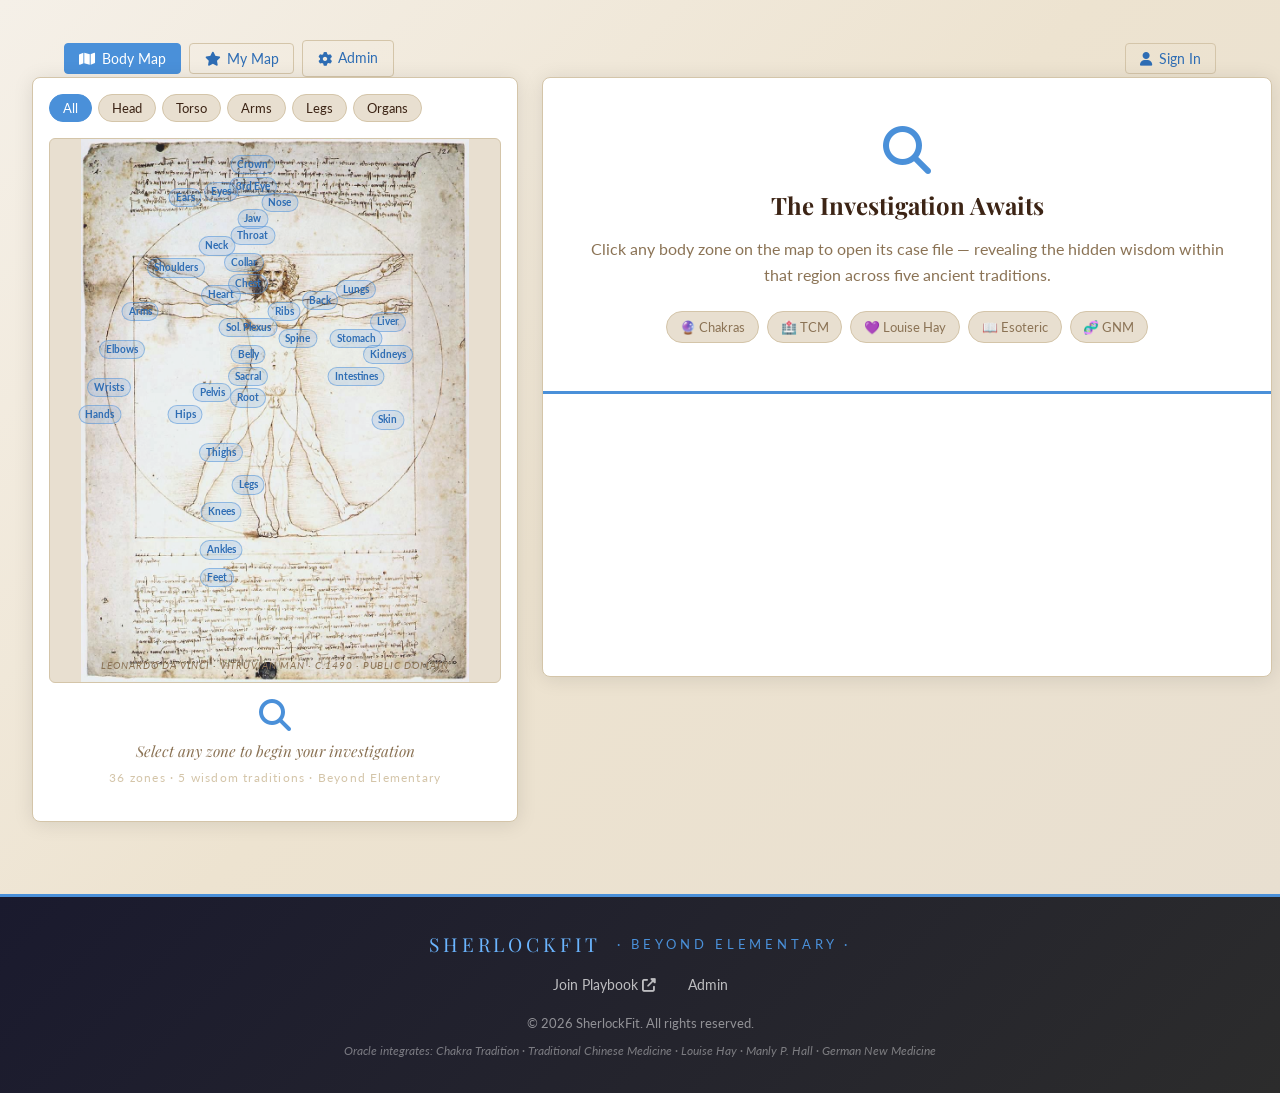
==== commit 5c57a547: "Gate My Map/Export behind accounts + remove black header Agent-Logs-Url: https://github.com/sherlock" ====
--- a/index.html
+++ b/index.html
@@ -12,27 +12,22 @@
   <link rel="stylesheet" href="styles.css">
 </head>
 <body>
-  <!-- HEADER -->
-  <header class="site-header">
-    <div class="header-inner">
-      <div class="logo-area">
-        <img src="sherlockfit-logo.png" alt="SherlockFit" class="site-logo" onerror="this.style.display='none'; document.getElementById('logo-text').style.display='block'">
-        <span id="logo-text" class="logo-text-fallback" style="display:none">SHERLOCKFIT</span>
-      </div>
-      <div class="header-title">
-        <h1>Vitruvian Man Body Oracle</h1>
-        <p class="tagline">BEYOND ELEMENTARY</p>
-      </div>
-      <nav class="header-nav">
+  <!-- MAIN CONTENT -->
+  <main class="oracle-main">
+    <!-- Lightweight sub-nav (replaces the old black site header so this page
+         can be embedded beneath an existing site header without doubling up). -->
+    <nav class="oracle-subnav" aria-label="Oracle views">
+      <div class="subnav-views">
         <button class="nav-btn active" data-view="oracle"><i class="fas fa-map"></i> Body Map</button>
         <button class="nav-btn" data-view="mymap"><i class="fas fa-star"></i> My Map</button>
         <a href="admin.html" class="nav-btn"><i class="fas fa-cog"></i> Admin</a>
-      </nav>
-    </div>
-  </header>
-
-  <!-- MAIN CONTENT -->
-  <main class="oracle-main">
+      </div>
+      <div class="subnav-account" id="accountControls">
+        <span class="account-status" id="accountStatus" aria-live="polite"></span>
+        <button class="nav-btn" id="signInBtn"><i class="fas fa-user"></i> Sign In</button>
+        <button class="nav-btn" id="signOutBtn" style="display:none"><i class="fas fa-sign-out-alt"></i> Sign Out</button>
+      </div>
+    </nav>
     
     <!-- BODY MAP VIEW -->
     <div id="view-oracle" class="view active">
@@ -319,6 +314,7 @@
   </footer>
 
   <script src="body-data.js"></script>
+  <script src="auth.js"></script>
   <script src="script.js"></script>
 </body>
 </html>
--- a/styles.css
+++ b/styles.css
@@ -32,7 +32,7 @@
 body {
   font-family: 'Lato', sans-serif;
   font-size: 16px;
-  color: var(--sepia);
+  color: var(--sf-chrome-blue);
   background: linear-gradient(135deg, #F5F0E8 0%, #EDE3D0 50%, #E8DFD0 100%);
   background-attachment: fixed;
   min-height: 100vh;
@@ -50,41 +50,56 @@
 ul, ol { list-style: none; }
 button { font-family: 'Lato', sans-serif; }
 
-/* SITE HEADER */
-.site-header {
-  background: linear-gradient(135deg, #1A1A2E 0%, #2C2C2C 100%);
-  padding: 1rem 2rem;
-  border-bottom: 3px solid var(--sf-chrome-blue);
-  position: sticky; top: 0; z-index: 100;
-}
-.header-inner {
-  display: flex; align-items: center; justify-content: space-between;
-  max-width: 1400px; margin: 0 auto;
-}
-.site-logo { max-height: 50px; width: auto; }
-.logo-text-fallback {
-  color: var(--sf-chrome-blue); font-family: 'Playfair Display', serif;
-  font-size: 1.5rem; font-weight: 700; letter-spacing: 0.2em;
-}
-.header-title-group h1 {
-  color: white; font-family: 'Playfair Display', serif;
-  font-size: 1.8rem; margin: 0;
-}
-.tagline {
-  color: var(--sf-chrome-light); font-size: 0.75rem;
-  letter-spacing: 0.3em; text-transform: uppercase; margin: 0;
-}
-.header-nav { display: flex; gap: 0.5rem; }
-.nav-btn {
-  background: transparent; color: rgba(255,255,255,0.7);
-  border: 1px solid rgba(255,255,255,0.2); padding: 0.5rem 1rem;
-  border-radius: 4px; cursor: pointer; font-family: 'Lato', sans-serif;
-  font-size: 0.875rem; text-decoration: none; display: inline-flex;
-  align-items: center; gap: 0.4rem; transition: all 0.2s;
-}
-.nav-btn:hover, .nav-btn.active {
-  background: var(--sf-chrome-blue); color: white;
+/* SITE HEADER — removed.
+   The old dark `.site-header` was deleted so this page can be embedded
+   beneath an existing site header (e.g. Squarespace). The replacement
+   lives in `.oracle-subnav` below. */
+
+
+/* ORACLE SUB-NAV (lightweight; replaces the old dark site header so this
+   page can be embedded under the customer's existing site header). */
+.oracle-subnav {
+  max-width: 1400px;
+  margin: 1rem auto 0;
+  padding: 0 2rem;
+  display: flex;
+  align-items: center;
+  justify-content: space-between;
+  flex-wrap: wrap;
+  gap: 0.75rem;
+}
+.subnav-views, .subnav-account {
+  display: flex;
+  align-items: center;
+  gap: 0.5rem;
+  flex-wrap: wrap;
+}
+.oracle-subnav .nav-btn {
+  background: transparent;
+  color: var(--sf-chrome-dark);
+  border: 1px solid var(--parchment-edge);
+  padding: 0.4rem 0.9rem;
+  border-radius: 4px;
+  cursor: pointer;
+  font-family: 'Lato', sans-serif;
+  font-size: 0.875rem;
+  text-decoration: none;
+  display: inline-flex;
+  align-items: center;
+  gap: 0.4rem;
+  transition: all 0.2s;
+}
+.oracle-subnav .nav-btn:hover,
+.oracle-subnav .nav-btn.active {
+  background: var(--sf-chrome-blue);
+  color: white;
   border-color: var(--sf-chrome-blue);
+  text-decoration: none;
+}
+.account-status {
+  font-size: 0.8rem;
+  color: var(--sepia-light);
+  font-style: italic;
 }
 
 /* MAIN LAYOUT */
@@ -399,9 +414,8 @@
 @media (max-width: 768px) {
   .oracle-layout { grid-template-columns: 1fr; flex-direction: column; }
   .body-map-container { padding-bottom: 100%; }
-  .site-header .header-inner { flex-direction: column; gap: 1rem; text-align: center; }
-  .header-nav { flex-wrap: wrap; justify-content: center; }
-  .header-title-group h1 { font-size: 1.4rem; }
+  .oracle-subnav { flex-direction: column; align-items: stretch; padding: 0 1rem; }
+  .subnav-views, .subnav-account { justify-content: center; }
   .oracle-main { padding: 1rem; }
   .mymap-container { padding: 1rem; }
   .zone-grid { grid-template-columns: repeat(auto-fill, minmax(120px, 1fr)); }
@@ -422,3 +436,68 @@
   .zone-title-bar { padding: 0.75rem 1rem; }
   .zone-anatomy { padding: 0.4rem 1rem 0.75rem; }
 }
+
+/* AUTH MODAL */
+.auth-modal .modal-box { max-width: 420px; width: 95vw; }
+.auth-reason {
+  font-size: 0.9rem;
+  color: var(--sepia-light);
+  margin: 0 0 0.25rem;
+  line-height: 1.5;
+}
+.auth-tabs {
+  display: flex;
+  gap: 0.25rem;
+  border-bottom: 1px solid var(--parchment-edge);
+  margin-bottom: 0.25rem;
+}
+.auth-tab {
+  flex: 1;
+  background: transparent;
+  border: none;
+  border-bottom: 2px solid transparent;
+  padding: 0.5rem 0.75rem;
+  cursor: pointer;
+  font-family: 'Lato', sans-serif;
+  font-size: 0.9rem;
+  color: var(--sepia-light);
+  transition: all 0.2s;
+}
+.auth-tab:hover { color: var(--sf-chrome-dark); }
+.auth-tab.active {
+  color: var(--sf-chrome-dark);
+  border-bottom-color: var(--sf-chrome-blue);
+  font-weight: 700;
+}
+#authForm { display: flex; flex-direction: column; gap: 0.75rem; }
+#authForm label {
+  font-weight: 700;
+  font-size: 0.85rem;
+  color: var(--sepia);
+  margin-bottom: -0.5rem;
+}
+.auth-remember {
+  display: flex;
+  align-items: center;
+  gap: 0.5rem;
+  font-weight: 400 !important;
+  font-size: 0.85rem;
+  color: var(--sepia-light);
+  margin-bottom: 0 !important;
+  cursor: pointer;
+}
+.auth-remember input { margin: 0; }
+.auth-error {
+  color: #c0392b;
+  font-size: 0.85rem;
+  margin: 0;
+  min-height: 1em;
+}
+.auth-error:empty { display: none; }
+.auth-note {
+  font-size: 0.75rem;
+  color: var(--sepia-light);
+  font-style: italic;
+  margin: 0.5rem 0 0;
+  line-height: 1.4;
+}
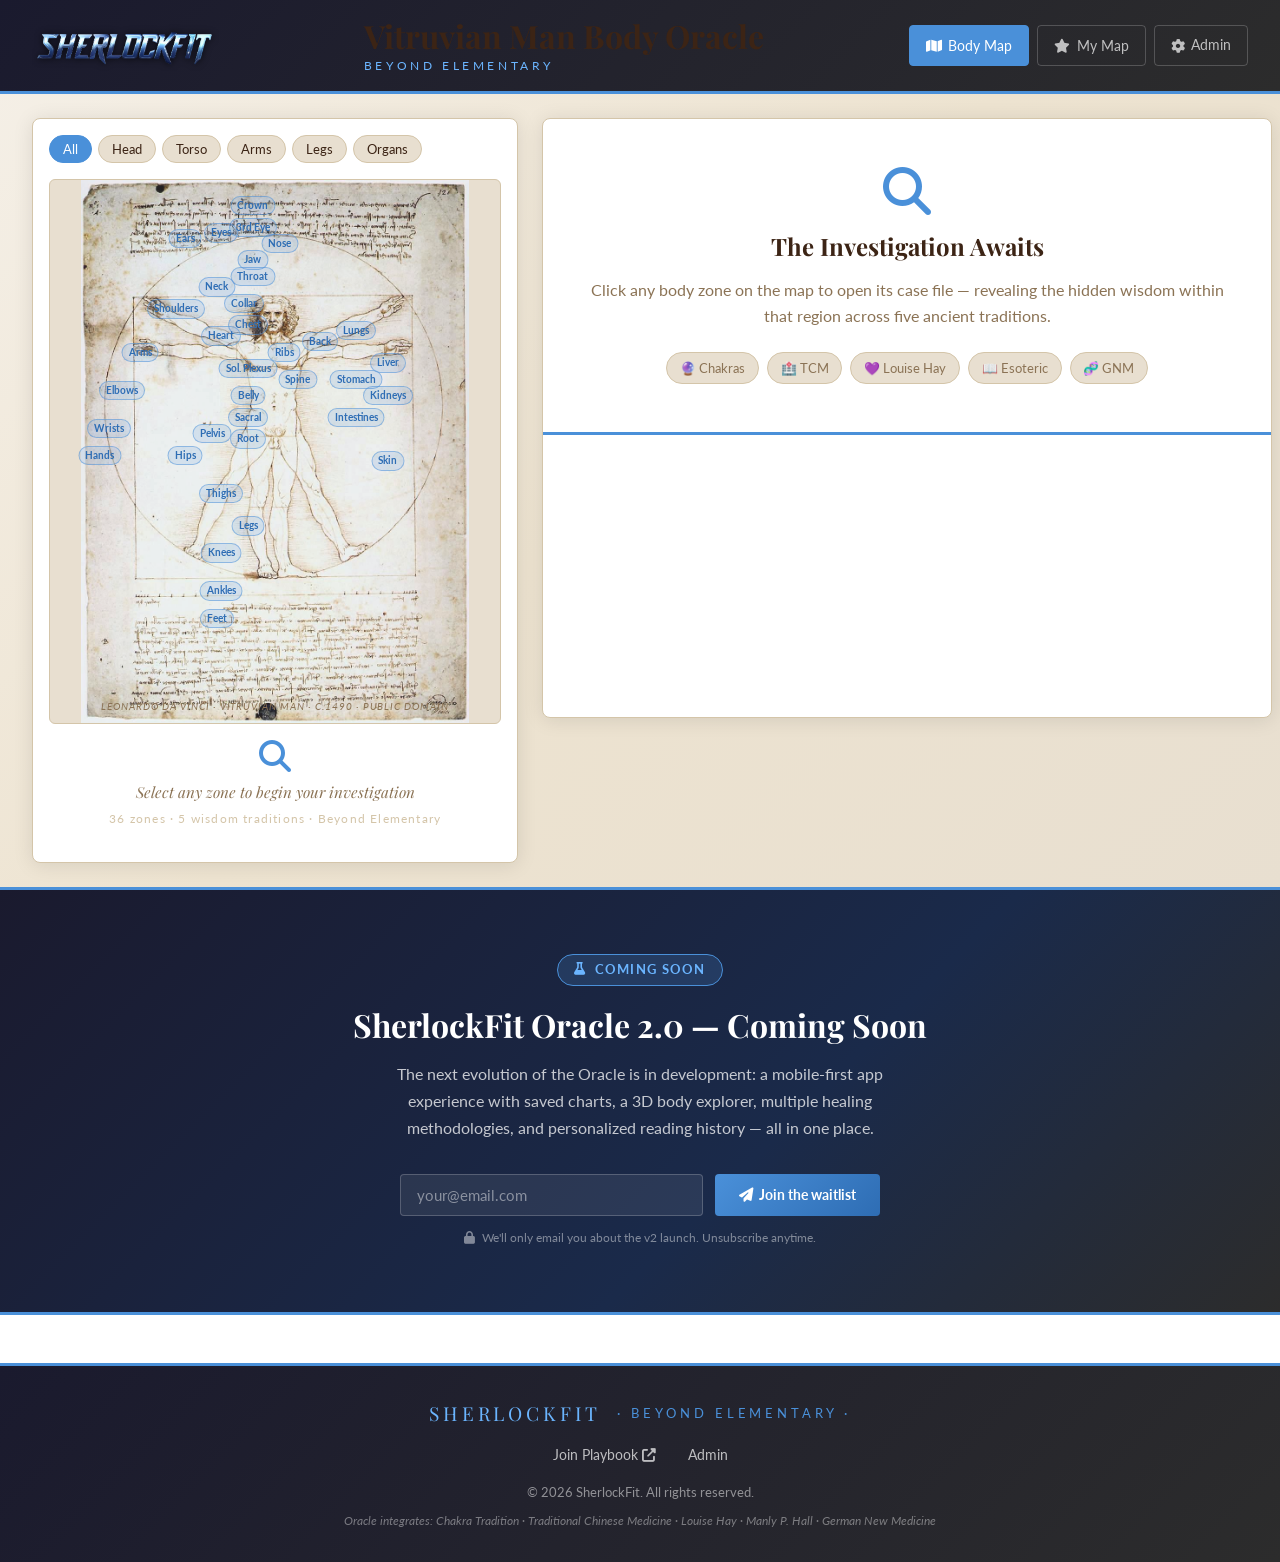
==== commit c4500949: "feat: add SherlockFit Oracle 2.0 waitlist section to v1 site - index.html: new waitlist <section> ab" ====
--- a/index.html
+++ b/index.html
@@ -12,22 +12,27 @@
   <link rel="stylesheet" href="styles.css">
 </head>
 <body>
-  <!-- MAIN CONTENT -->
-  <main class="oracle-main">
-    <!-- Lightweight sub-nav (replaces the old black site header so this page
-         can be embedded beneath an existing site header without doubling up). -->
-    <nav class="oracle-subnav" aria-label="Oracle views">
-      <div class="subnav-views">
+  <!-- HEADER -->
+  <header class="site-header">
+    <div class="header-inner">
+      <div class="logo-area">
+        <img src="sherlockfit-logo.png" alt="SherlockFit" class="site-logo" onerror="this.style.display='none'; document.getElementById('logo-text').style.display='block'">
+        <span id="logo-text" class="logo-text-fallback" style="display:none">SHERLOCKFIT</span>
+      </div>
+      <div class="header-title">
+        <h1>Vitruvian Man Body Oracle</h1>
+        <p class="tagline">BEYOND ELEMENTARY</p>
+      </div>
+      <nav class="header-nav">
         <button class="nav-btn active" data-view="oracle"><i class="fas fa-map"></i> Body Map</button>
         <button class="nav-btn" data-view="mymap"><i class="fas fa-star"></i> My Map</button>
         <a href="admin.html" class="nav-btn"><i class="fas fa-cog"></i> Admin</a>
-      </div>
-      <div class="subnav-account" id="accountControls">
-        <span class="account-status" id="accountStatus" aria-live="polite"></span>
-        <button class="nav-btn" id="signInBtn"><i class="fas fa-user"></i> Sign In</button>
-        <button class="nav-btn" id="signOutBtn" style="display:none"><i class="fas fa-sign-out-alt"></i> Sign Out</button>
-      </div>
-    </nav>
+      </nav>
+    </div>
+  </header>
+
+  <!-- MAIN CONTENT -->
+  <main class="oracle-main">
     
     <!-- BODY MAP VIEW -->
     <div id="view-oracle" class="view active">
@@ -297,6 +302,57 @@
     </div>
   </div>
 
+  <!-- ============================================================
+       WAITLIST SECTION — SherlockFit Oracle 2.0
+       ============================================================
+       To activate form submissions:
+         1. Create a free account at https://formspree.io
+         2. Create a new form and copy your form ID
+         3. Replace REPLACE_WITH_FORM_ID below with your actual form ID
+            e.g. https://formspree.io/f/xabc1234
+         4. (Optional) Keep or update the hidden _subject field value
+       ============================================================ -->
+  <section class="waitlist-section" aria-label="Join the SherlockFit Oracle 2.0 waitlist">
+    <div class="waitlist-inner">
+      <div class="waitlist-badge"><i class="fas fa-flask"></i> Coming Soon</div>
+      <h2 class="waitlist-heading">SherlockFit Oracle 2.0 — Coming Soon</h2>
+      <p class="waitlist-sub">
+        The next evolution of the Oracle is in development: a mobile-first app experience with saved charts,
+        a 3D body explorer, multiple healing methodologies, and personalized reading history — all in one place.
+      </p>
+
+      <form class="waitlist-form" id="waitlistForm"
+            action="https://formspree.io/f/REPLACE_WITH_FORM_ID"
+            method="POST"
+            novalidate>
+        <!-- Optional: set email subject in Formspree dashboard or keep this hidden field -->
+        <input type="hidden" name="_subject" value="v2 waitlist signup">
+        <div class="waitlist-input-row">
+          <label for="waitlistEmail" class="sr-only">Email address</label>
+          <input
+            type="email"
+            id="waitlistEmail"
+            name="email"
+            class="waitlist-email-input"
+            placeholder="your@email.com"
+            autocomplete="email"
+            required
+          >
+          <button type="submit" class="btn waitlist-submit-btn" id="waitlistSubmitBtn">
+            <i class="fas fa-paper-plane"></i>
+            <span>Join the waitlist</span>
+          </button>
+        </div>
+        <p class="waitlist-privacy">
+          <i class="fas fa-lock"></i>
+          We'll only email you about the v2 launch. Unsubscribe anytime.
+        </p>
+      </form>
+
+      <div class="waitlist-feedback" id="waitlistFeedback" aria-live="polite" aria-atomic="true"></div>
+    </div>
+  </section>
+
   <!-- FOOTER -->
   <footer class="site-footer">
     <div class="footer-inner">
@@ -314,7 +370,6 @@
   </footer>
 
   <script src="body-data.js"></script>
-  <script src="auth.js"></script>
   <script src="script.js"></script>
 </body>
 </html>
--- a/styles.css
+++ b/styles.css
@@ -32,7 +32,7 @@
 body {
   font-family: 'Lato', sans-serif;
   font-size: 16px;
-  color: var(--sf-chrome-blue);
+  color: var(--sepia);
   background: linear-gradient(135deg, #F5F0E8 0%, #EDE3D0 50%, #E8DFD0 100%);
   background-attachment: fixed;
   min-height: 100vh;
@@ -50,56 +50,41 @@
 ul, ol { list-style: none; }
 button { font-family: 'Lato', sans-serif; }
 
-/* SITE HEADER — removed.
-   The old dark `.site-header` was deleted so this page can be embedded
-   beneath an existing site header (e.g. Squarespace). The replacement
-   lives in `.oracle-subnav` below. */
-
-
-/* ORACLE SUB-NAV (lightweight; replaces the old dark site header so this
-   page can be embedded under the customer's existing site header). */
-.oracle-subnav {
-  max-width: 1400px;
-  margin: 1rem auto 0;
-  padding: 0 2rem;
-  display: flex;
-  align-items: center;
-  justify-content: space-between;
-  flex-wrap: wrap;
-  gap: 0.75rem;
-}
-.subnav-views, .subnav-account {
-  display: flex;
-  align-items: center;
-  gap: 0.5rem;
-  flex-wrap: wrap;
-}
-.oracle-subnav .nav-btn {
-  background: transparent;
-  color: var(--sf-chrome-dark);
-  border: 1px solid var(--parchment-edge);
-  padding: 0.4rem 0.9rem;
-  border-radius: 4px;
-  cursor: pointer;
-  font-family: 'Lato', sans-serif;
-  font-size: 0.875rem;
-  text-decoration: none;
-  display: inline-flex;
-  align-items: center;
-  gap: 0.4rem;
-  transition: all 0.2s;
-}
-.oracle-subnav .nav-btn:hover,
-.oracle-subnav .nav-btn.active {
-  background: var(--sf-chrome-blue);
-  color: white;
+/* SITE HEADER */
+.site-header {
+  background: linear-gradient(135deg, #1A1A2E 0%, #2C2C2C 100%);
+  padding: 1rem 2rem;
+  border-bottom: 3px solid var(--sf-chrome-blue);
+  position: sticky; top: 0; z-index: 100;
+}
+.header-inner {
+  display: flex; align-items: center; justify-content: space-between;
+  max-width: 1400px; margin: 0 auto;
+}
+.site-logo { max-height: 50px; width: auto; }
+.logo-text-fallback {
+  color: var(--sf-chrome-blue); font-family: 'Playfair Display', serif;
+  font-size: 1.5rem; font-weight: 700; letter-spacing: 0.2em;
+}
+.header-title-group h1 {
+  color: white; font-family: 'Playfair Display', serif;
+  font-size: 1.8rem; margin: 0;
+}
+.tagline {
+  color: var(--sf-chrome-light); font-size: 0.75rem;
+  letter-spacing: 0.3em; text-transform: uppercase; margin: 0;
+}
+.header-nav { display: flex; gap: 0.5rem; }
+.nav-btn {
+  background: transparent; color: rgba(255,255,255,0.7);
+  border: 1px solid rgba(255,255,255,0.2); padding: 0.5rem 1rem;
+  border-radius: 4px; cursor: pointer; font-family: 'Lato', sans-serif;
+  font-size: 0.875rem; text-decoration: none; display: inline-flex;
+  align-items: center; gap: 0.4rem; transition: all 0.2s;
+}
+.nav-btn:hover, .nav-btn.active {
+  background: var(--sf-chrome-blue); color: white;
   border-color: var(--sf-chrome-blue);
-  text-decoration: none;
-}
-.account-status {
-  font-size: 0.8rem;
-  color: var(--sepia-light);
-  font-style: italic;
 }
 
 /* MAIN LAYOUT */
@@ -414,8 +399,9 @@
 @media (max-width: 768px) {
   .oracle-layout { grid-template-columns: 1fr; flex-direction: column; }
   .body-map-container { padding-bottom: 100%; }
-  .oracle-subnav { flex-direction: column; align-items: stretch; padding: 0 1rem; }
-  .subnav-views, .subnav-account { justify-content: center; }
+  .site-header .header-inner { flex-direction: column; gap: 1rem; text-align: center; }
+  .header-nav { flex-wrap: wrap; justify-content: center; }
+  .header-title-group h1 { font-size: 1.4rem; }
   .oracle-main { padding: 1rem; }
   .mymap-container { padding: 1rem; }
   .zone-grid { grid-template-columns: repeat(auto-fill, minmax(120px, 1fr)); }
@@ -437,67 +423,126 @@
   .zone-anatomy { padding: 0.4rem 1rem 0.75rem; }
 }
 
-/* AUTH MODAL */
-.auth-modal .modal-box { max-width: 420px; width: 95vw; }
-.auth-reason {
-  font-size: 0.9rem;
-  color: var(--sepia-light);
-  margin: 0 0 0.25rem;
-  line-height: 1.5;
-}
-.auth-tabs {
+/* ============================================================
+   WAITLIST SECTION
+   ============================================================ */
+.waitlist-section {
+  background: linear-gradient(135deg, var(--navy) 0%, #1a2a4a 60%, #2C2C2C 100%);
+  border-top: 3px solid var(--sf-chrome-blue);
+  border-bottom: 3px solid var(--sf-chrome-blue);
+  padding: 4rem 2rem;
+  text-align: center;
+}
+.waitlist-inner {
+  max-width: 600px;
+  margin: 0 auto;
+}
+.waitlist-badge {
+  display: inline-flex;
+  align-items: center;
+  gap: 0.5rem;
+  background: rgba(74, 144, 217, 0.2);
+  border: 1px solid var(--sf-chrome-blue);
+  color: var(--sf-chrome-light);
+  padding: 0.3rem 1rem;
+  border-radius: 20px;
+  font-size: 0.8rem;
+  font-weight: 700;
+  letter-spacing: 0.1em;
+  text-transform: uppercase;
+  margin-bottom: 1.25rem;
+}
+.waitlist-heading {
+  font-family: 'Playfair Display', serif;
+  font-size: 2rem;
+  color: white;
+  margin-bottom: 1rem;
+  line-height: 1.2;
+}
+.waitlist-sub {
+  color: rgba(255, 255, 255, 0.75);
+  font-size: 1rem;
+  line-height: 1.7;
+  margin-bottom: 2rem;
+  max-width: 520px;
+  margin-left: auto;
+  margin-right: auto;
+}
+.waitlist-form { width: 100%; }
+.waitlist-input-row {
   display: flex;
-  gap: 0.25rem;
-  border-bottom: 1px solid var(--parchment-edge);
-  margin-bottom: 0.25rem;
-}
-.auth-tab {
+  gap: 0.75rem;
+  max-width: 480px;
+  margin: 0 auto 0.75rem;
+}
+.waitlist-email-input {
   flex: 1;
-  background: transparent;
-  border: none;
-  border-bottom: 2px solid transparent;
-  padding: 0.5rem 0.75rem;
-  cursor: pointer;
+  padding: 0.7rem 1rem;
+  border-radius: 4px;
+  border: 1px solid rgba(255, 255, 255, 0.2);
+  background: rgba(255, 255, 255, 0.08);
+  color: white;
   font-family: 'Lato', sans-serif;
-  font-size: 0.9rem;
-  color: var(--sepia-light);
-  transition: all 0.2s;
-}
-.auth-tab:hover { color: var(--sf-chrome-dark); }
-.auth-tab.active {
-  color: var(--sf-chrome-dark);
-  border-bottom-color: var(--sf-chrome-blue);
-  font-weight: 700;
-}
-#authForm { display: flex; flex-direction: column; gap: 0.75rem; }
-#authForm label {
-  font-weight: 700;
-  font-size: 0.85rem;
-  color: var(--sepia);
-  margin-bottom: -0.5rem;
-}
-.auth-remember {
+  font-size: 0.95rem;
+  transition: border-color 0.2s, background 0.2s;
+}
+.waitlist-email-input::placeholder { color: rgba(255, 255, 255, 0.45); }
+.waitlist-email-input:focus {
+  outline: none;
+  border-color: var(--sf-chrome-blue);
+  background: rgba(255, 255, 255, 0.12);
+}
+.waitlist-email-input.input-error { border-color: #e74c3c; }
+.waitlist-submit-btn {
+  background: linear-gradient(135deg, var(--sf-chrome-blue) 0%, var(--sf-chrome-dark) 100%);
+  color: white;
+  white-space: nowrap;
+  padding: 0.7rem 1.5rem;
+}
+.waitlist-submit-btn:hover {
+  background: linear-gradient(135deg, var(--sf-chrome-light) 0%, var(--sf-chrome-blue) 100%);
+  color: white;
+  text-decoration: none;
+}
+.waitlist-submit-btn:disabled {
+  opacity: 0.65;
+  cursor: not-allowed;
+}
+.waitlist-privacy {
+  font-size: 0.78rem;
+  color: rgba(255, 255, 255, 0.45);
   display: flex;
   align-items: center;
-  gap: 0.5rem;
-  font-weight: 400 !important;
-  font-size: 0.85rem;
-  color: var(--sepia-light);
-  margin-bottom: 0 !important;
-  cursor: pointer;
-}
-.auth-remember input { margin: 0; }
-.auth-error {
-  color: #c0392b;
-  font-size: 0.85rem;
+  justify-content: center;
+  gap: 0.4rem;
   margin: 0;
-  min-height: 1em;
-}
-.auth-error:empty { display: none; }
-.auth-note {
-  font-size: 0.75rem;
-  color: var(--sepia-light);
-  font-style: italic;
-  margin: 0.5rem 0 0;
-  line-height: 1.4;
-}
+}
+.waitlist-feedback {
+  margin-top: 1.25rem;
+  min-height: 1.5rem;
+}
+.waitlist-feedback:empty { display: none; }
+.waitlist-success {
+  background: rgba(0, 200, 83, 0.15);
+  border: 1px solid rgba(0, 200, 83, 0.4);
+  color: #4cdf8a;
+  border-radius: 6px;
+  padding: 1rem 1.5rem;
+  font-family: 'Playfair Display', serif;
+  font-size: 1rem;
+}
+.waitlist-success strong { display: block; font-size: 1.1rem; margin-bottom: 0.25rem; }
+.waitlist-error {
+  background: rgba(231, 76, 60, 0.15);
+  border: 1px solid rgba(231, 76, 60, 0.4);
+  color: #ff7675;
+  border-radius: 6px;
+  padding: 0.75rem 1.25rem;
+  font-size: 0.9rem;
+}
+@media (max-width: 480px) {
+  .waitlist-section { padding: 2.5rem 1.25rem; }
+  .waitlist-heading { font-size: 1.5rem; }
+  .waitlist-input-row { flex-direction: column; }
+  .waitlist-submit-btn { width: 100%; justify-content: center; }
+}
